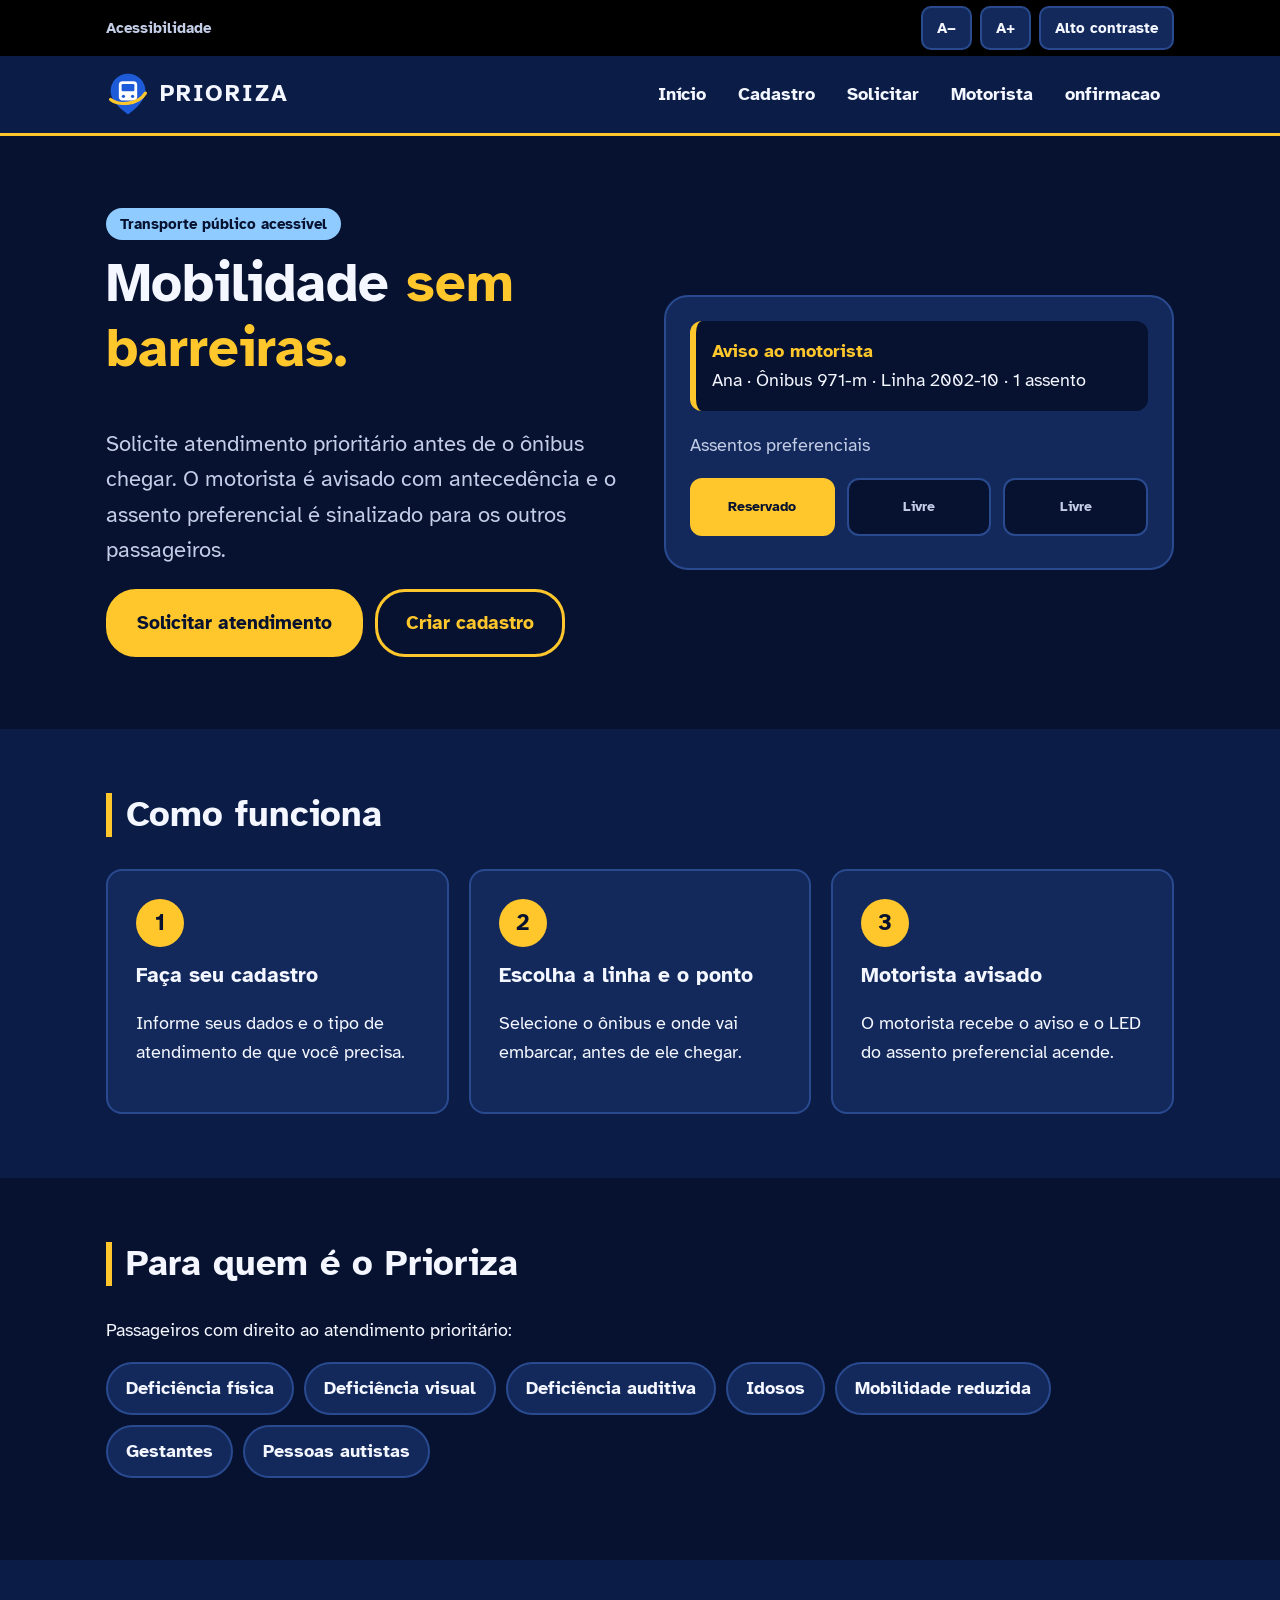
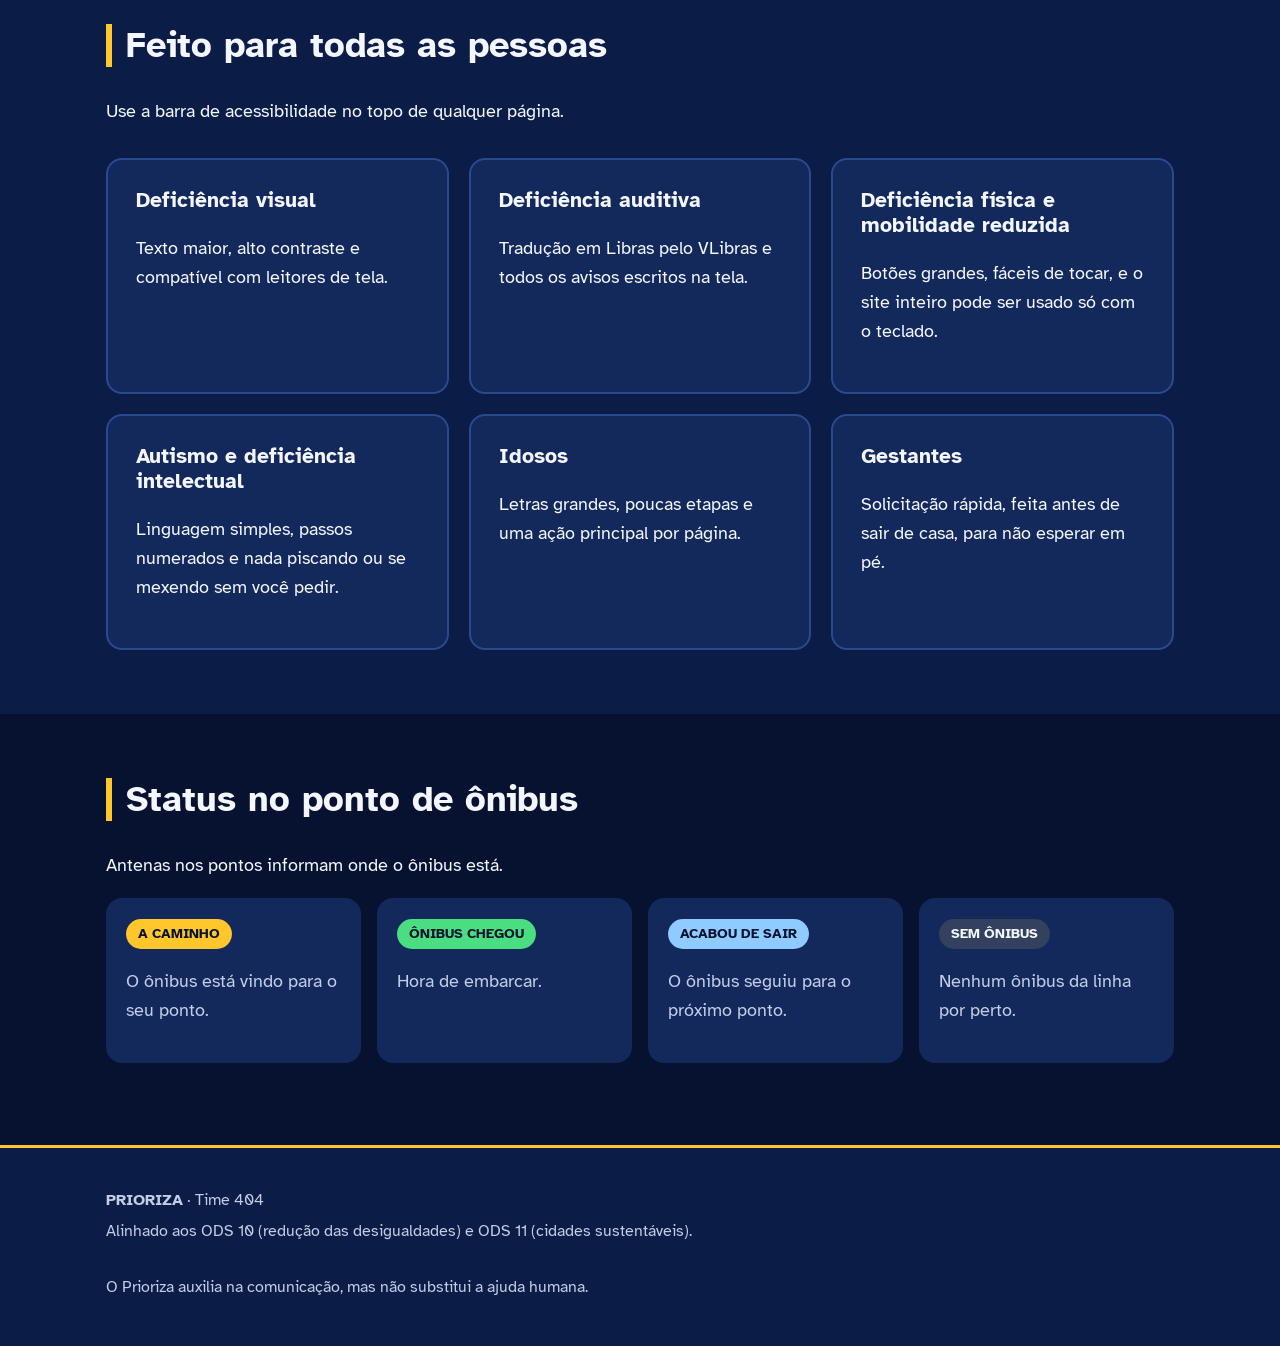
==== index.html @ 24b643ca "fix: menu from navbar add a element" ====
<!DOCTYPE html>
<html lang="pt-BR">

<head>
    <meta charset="UTF-8">
    <meta name="viewport" content="width=device-width, initial-scale=1.0">
    <title>Prioriza - Mobilidade sem barreiras</title>
    <link rel="preconnect" href="https://fonts.googleapis.com">
    <link rel="preconnect" href="https://fonts.gstatic.com" crossorigin>
    <link href="https://fonts.googleapis.com/css2?family=Atkinson+Hyperlegible:wght@400;700&display=swap"
        rel="stylesheet">
    <link rel="stylesheet" href="src/style/main.css">
</head>

<body>
    <a class="skip-link" href="#content">Pular para o conteúdo</a>
    <div class="topbar">
        <div class="container">
            <span class="topbar-title">Acessibilidade</span>
            <button onclick="diminuirTexto()" aria-label="Diminuir o tamanho do texto">A−</button>
            <button onclick="aumentarTexto()" aria-label="Aumentar o tamanho do texto">A+</button>
            <button onclick="alternarContraste()">Alto contraste</button>
        </div>
    </div>

    <header class="header">
        <div class="container">
            <a class="logo" href="index.html">
                <svg width="44" height="44" viewBox="0 0 48 48" aria-hidden="true">
                    <path d="M24 2C13.5 2 5 10.3 5 20.6 5 34 24 46 24 46s19-12 19-25.4C43 10.3 34.5 2 24 2z"
                        fill="#1e5bd8" />
                    <rect x="14" y="10" width="20" height="21" rx="4" fill="#fff" />
                    <rect x="17" y="13" width="14" height="8" rx="1.5" fill="#1e5bd8" />
                    <circle cx="19" cy="26.5" r="1.8" fill="#1e5bd8" />
                    <circle cx="29" cy="26.5" r="1.8" fill="#1e5bd8" />
                    <path d="M5 30c9 7 30 6 38-7" stroke="#ffc72c" stroke-width="3.5" fill="none"
                        stroke-linecap="round" />
                </svg>
                PRIORIZA
            </a>
            <nav aria-label="Menu principal">
                <ul class="menu">
                    <li><a href="index.html">Início</a></li>
                    <li><a href="src/pages/register.html">Cadastro</a></li>
                    <li><a href="src/pages/request.html">Solicitar</a></li>
                    <li><a href="src/pages/driver.html">Motorista</a></li>
                    <li><a href="src/pages/confirmation.html">onfirmacao</a></li>
                </ul>
            </nav>
        </div>
    </header>

    <main id="content" tabindex="-1">
        <section class="intro">
            <div class="container">
                <div>
                    <span class="tag">Transporte público acessível</span>
                    <h1>Mobilidade <span>sem barreiras.</span></h1>
                    <p class="subtitle">Solicite atendimento prioritário antes de o ônibus chegar. O motorista é avisado
                        com antecedência e o assento preferencial é sinalizado para os outros passageiros.</p>
                    <div class="buttons">
                        <a class="button yellow-button" href="src/pages/request.html">Solicitar atendimento</a>
                        <a class="button border-button" href="src/pages/register.html">Criar cadastro</a>
                    </div>
                </div>

                <div class="example" aria-label="Exemplo de aviso enviado ao motorista">
                    <div class="example-alert">
                        <strong>Aviso ao motorista</strong>
                        Ana · Ônibus 971-m · Linha 2002-10 · 1 assento
                    </div>
                    <p class="seats-text">Assentos preferenciais</p>
                    <div class="seats">
                        <div class="seat seat-on">Reservado</div>
                        <div class="seat">Livre</div>
                        <div class="seat">Livre</div>
                    </div>
                </div>
            </div>
        </section>
        <section class="section section-blue">
            <div class="container">
                <h2 class="title">Como funciona</h2>
                <ol class="cards">
                    <li class="card">
                        <span class="number">1</span>
                        <h3>Faça seu cadastro</h3>
                        <p>Informe seus dados e o tipo de atendimento de que você precisa.</p>
                    </li>
                    <li class="card">
                        <span class="number">2</span>
                        <h3>Escolha a linha e o ponto</h3>
                        <p>Selecione o ônibus e onde vai embarcar, antes de ele chegar.</p>
                    </li>
                    <li class="card">
                        <span class="number">3</span>
                        <h3>Motorista avisado</h3>
                        <p>O motorista recebe o aviso e o LED do assento preferencial acende.</p>
                    </li>
                </ol>
            </div>
        </section>
        <section class="section">
            <div class="container">
                <h2 class="title">Para quem é o Prioriza</h2>
                <p>Passageiros com direito ao atendimento prioritário:</p>
                <ul class="people">
                    <li>Deficiência física</li>
                    <li>Deficiência visual</li>
                    <li>Deficiência auditiva</li>
                    <li>Idosos</li>
                    <li>Mobilidade reduzida</li>
                    <li>Gestantes</li>
                    <li>Pessoas autistas</li>
                </ul>
            </div>
        </section>
        <section class="section section-blue">
            <div class="container">
                <h2 class="title">Feito para todas as pessoas</h2>
                <p>Use a barra de acessibilidade no topo de qualquer página.</p>
                <ul class="cards">
                    <li class="card">
                        <h3>Deficiência visual</h3>
                        <p>Texto maior, alto contraste e compatível com leitores de tela.</p>
                    </li>
                    <li class="card">
                        <h3>Deficiência auditiva</h3>
                        <p>Tradução em Libras pelo VLibras e todos os avisos escritos na tela.</p>
                    </li>
                    <li class="card">
                        <h3>Deficiência física e mobilidade reduzida</h3>
                        <p>Botões grandes, fáceis de tocar, e o site inteiro pode ser usado só com o teclado.</p>
                    </li>
                    <li class="card">
                        <h3>Autismo e deficiência intelectual</h3>
                        <p>Linguagem simples, passos numerados e nada piscando ou se mexendo sem você pedir.</p>
                    </li>
                    <li class="card">
                        <h3>Idosos</h3>
                        <p>Letras grandes, poucas etapas e uma ação principal por página.</p>
                    </li>
                    <li class="card">
                        <h3>Gestantes</h3>
                        <p>Solicitação rápida, feita antes de sair de casa, para não esperar em pé.</p>
                    </li>
                </ul>
            </div>
        </section>
        <section class="section">
            <div class="container">
                <h2 class="title">Status no ponto de ônibus</h2>
                <p>Antenas nos pontos informam onde o ônibus está.</p>
                <ul class="status-cards">
                    <li>
                        <span class="status status-yellow">A CAMINHO</span>
                        <p>O ônibus está vindo para o seu ponto.</p>
                    </li>
                    <li>
                        <span class="status status-green">ÔNIBUS CHEGOU</span>
                        <p>Hora de embarcar.</p>
                    </li>
                    <li>
                        <span class="status status-blue">ACABOU DE SAIR</span>
                        <p>O ônibus seguiu para o próximo ponto.</p>
                    </li>
                    <li>
                        <span class="status status-gray">SEM ÔNIBUS</span>
                        <p>Nenhum ônibus da linha por perto.</p>
                    </li>
                </ul>
            </div>
        </section>
    </main>

    <footer class="footer">
        <div class="container">
            <div>
                <p><strong>PRIORIZA</strong> · Time 404</p>
                <p>Alinhado aos ODS 10 (redução das desigualdades) e ODS 11 (cidades sustentáveis).</p>
            </div>
            <p>O Prioriza auxilia na comunicação, mas não substitui a ajuda humana.</p>
        </div>
    </footer>

    <script src="src/js/prioriza.js"></script>
    <script src="src/js/interface.js"></script>
    <script src="src/js/accessibility.js"></script>
    <script src="https://vlibras.gov.br/app/vlibras-plugin.js"></script>
</body>

</html>
---- src/style/main.css ----
* {
    box-sizing: border-box;
}

body {
    margin: 0;
    font-size: 18px;
    font-family: "Atkinson Hyperlegible", Arial, sans-serif;
    line-height: 1.6;
    color: #f4f7ff;
    background-color: #061230;
}

a {
    color: #8fcbff;
}

h1,
h2,
h3 {
    line-height: 1.2;
    margin-top: 0;
}

.container {
    max-width: 1100px;
    margin: 0 auto;
    padding: 0 16px;
}

a:focus,
button:focus,
input:focus,
select:focus,
summary:focus {
    outline: 3px solid #ffc72c;
}

.skip-link {
    position: absolute;
    top: -100px;
    left: 16px;
    z-index: 100;
    padding: 12px 20px;
    font-weight: bold;
    color: #061230;
    background-color: #ffc72c;
    border-radius: 10px;
}

.skip-link:focus {
    top: 16px;
}


.topbar {
    background-color: #000000;
}

.topbar .container {
    display: flex;
    flex-wrap: wrap;
    align-items: center;
    gap: 8px;
    padding-top: 6px;
    padding-bottom: 6px;
}

.topbar-title {
    margin-right: auto;
    font-size: 15px;
    font-weight: bold;
    color: #c3cde6;
}

.topbar button {
    min-width: 48px;
    min-height: 44px;
    padding: 6px 14px;
    font-family: inherit;
    font-size: 15px;
    font-weight: bold;
    color: #f4f7ff;
    background-color: #13295c;
    border: 2px solid #2a4a8f;
    border-radius: 10px;
    cursor: pointer;
}

.header {
    background-color: #0b1d47;
    border-bottom: 3px solid #ffc72c;
}

.header .container {
    display: flex;
    flex-wrap: wrap;
    justify-content: space-between;
    align-items: center;
    gap: 12px;
    padding-top: 12px;
    padding-bottom: 12px;
}

.logo {
    display: flex;
    align-items: center;
    gap: 10px;
    color: #f4f7ff;
    text-decoration: none;
    font-size: 23px;
    font-weight: bold;
    letter-spacing: 2px;
}

.menu {
    display: flex;
    flex-wrap: wrap;
    gap: 4px;
    margin: 0;
    padding: 0;
    list-style: none;
}

.menu a {
    display: block;
    padding: 12px 14px;
    color: #f4f7ff;
    text-decoration: none;
    font-weight: bold;
    border-radius: 10px;
}

.menu a:hover {
    background-color: #13295c;
}

.menu a.active {
    color: #061230;
    background-color: #ffc72c;
}

.button {
    display: inline-block;
    padding: 16px 28px;
    font-family: inherit;
    font-size: 19px;
    font-weight: bold;
    text-align: center;
    text-decoration: none;
    border: 3px solid #ffc72c;
    border-radius: 30px;
    cursor: pointer;
}

.yellow-button {
    color: #061230;
    background-color: #ffc72c;
}

.yellow-button:hover {
    background-color: #ffd75e;
}

.border-button {
    color: #ffc72c;
    background-color: transparent;
}

.red-button {
    color: #f4f7ff;
    background-color: transparent;
    border-color: #ff5a5f;
}

.big-button {
    text-align: center;
}

.buttons {
    display: flex;
    flex-wrap: wrap;
    gap: 12px;
}

.seats-text {
    color: #c3cde6;
}

.tag,
.step {
    display: inline-block;
    margin-bottom: 12px;
    padding: 4px 14px;
    font-size: 15px;
    font-weight: bold;
    color: #061230;
    background-color: #8fcbff;
    border-radius: 20px;
}

.small {
    font-weight: normal;
    font-size: 15px;
    color: #c3cde6;
}

.section {
    padding: 64px 0;
}

.section-blue {
    background-color: #0b1d47;
}

.title {
    font-size: 36px;
    padding-left: 14px;
    border-left: 6px solid #ffc72c;
}

.intro {
    padding: 72px 0;
}

.intro .container {
    display: flex;
    flex-wrap: wrap;
    align-items: center;
    gap: 48px;
}

.intro .container>div {
    flex: 1 1 400px;
}

.intro h1 {
    font-size: 54px;
}

.intro h1 span {
    color: #ffc72c;
}

.subtitle {
    font-size: 22px;
    color: #c3cde6;
}

.example {
    padding: 24px;
    background-color: #13295c;
    border: 2px solid #2a4a8f;
    border-radius: 24px;
}

.example-alert {
    margin-bottom: 20px;
    padding: 16px;
    background-color: #061230;
    border-left: 6px solid #ffc72c;
    border-radius: 12px;
}

.example-alert strong {
    display: block;
    color: #ffc72c;
}

.seats {
    display: flex;
    gap: 12px;
    margin: 8px 0;
}

.seat {
    flex: 1;
    padding: 16px 8px;
    text-align: center;
    font-size: 14px;
    font-weight: bold;
    color: #c3cde6;
    background-color: #061230;
    border: 2px solid #2a4a8f;
    border-radius: 12px;
}

.seat-on {
    color: #061230;
    background-color: #ffc72c;
    border-color: #ffc72c;
}

.cards {
    display: flex;
    flex-wrap: wrap;
    gap: 20px;
    margin: 32px 0 0;
    padding: 0;
    list-style: none;
}

.card {
    flex: 1 1 280px;
    padding: 28px;
    background-color: #13295c;
    border: 2px solid #2a4a8f;
    border-radius: 16px;
}

.number {
    display: block;
    width: 48px;
    height: 48px;
    margin-bottom: 16px;
    font-size: 23px;
    font-weight: bold;
    line-height: 48px;
    text-align: center;
    color: #061230;
    background-color: #ffc72c;
    border-radius: 24px;
}

.people {
    display: flex;
    flex-wrap: wrap;
    gap: 10px;
    padding: 0;
    list-style: none;
}

.people li {
    padding: 10px 18px;
    font-weight: bold;
    background-color: #13295c;
    border: 2px solid #2a4a8f;
    border-radius: 30px;
}

.status {
    display: inline-block;
    padding: 4px 12px;
    font-size: 14px;
    font-weight: bold;
    border-radius: 20px;
}

.status-yellow {
    color: #061230;
    background-color: #ffc72c;
}

.status-green {
    color: #061230;
    background-color: #4ade80;
}

.status-blue {
    color: #061230;
    background-color: #8fcbff;
}

.status-gray {
    color: #f4f7ff;
    background-color: #33415f;
}

.status-cards {
    display: flex;
    flex-wrap: wrap;
    gap: 16px;
    padding: 0;
    list-style: none;
}

.status-cards li {
    flex: 1 1 220px;
    padding: 20px;
    background-color: #13295c;
    border-radius: 16px;
}

.status-cards p {
    color: #c3cde6;
}

.page {
    padding: 48px 0 72px;
}

.page h1 {
    font-size: 41px;
}

.row {
    display: flex;
    flex-wrap: wrap;
    align-items: flex-start;
    gap: 32px;
    margin-top: 32px;
}

.row>form,
.row>div {
    flex: 2 1 400px;
}

.row>aside {
    flex: 1 1 280px;
}

.form-box {
    display: flex;
    flex-direction: column;
    padding: 32px;
    background-color: #0b1d47;
    border: 2px solid #2a4a8f;
    border-radius: 24px;
}

.field {
    display: flex;
    flex-direction: column;
    margin-bottom: 24px;
}

.field label {
    display: block;
    margin-bottom: 8px;
    font-weight: bold;
}

.hint {
    display: block;
    margin-top: 6px;
    font-size: 15px;
    color: #c3cde6;
}

input[type="text"],
input[type="email"],
input[type="tel"],
input[type="password"],
select {
    padding: 16px;
    font-family: inherit;
    font-size: 18px;
    color: #f4f7ff;
    background-color: #061230;
    border: 2px solid #2a4a8f;
    border-radius: 12px;
}

fieldset {
    margin: 0 0 24px;
    padding: 0;
    border: none;
}

legend {
    margin-bottom: 8px;
    font-weight: bold;
}

.choice {
    margin-bottom: 24px;
    display: flex;
    align-items: center;
    gap: 12px;
    padding: 16px;
    background-color: #061230;
    border: 2px solid #2a4a8f;
    border-radius: 12px;
    cursor: pointer;
}

.choice:hover {
    border-color: #8fcbff;
}

.choice input {
    width: 22px;
    height: 22px;
    accent-color: #ffc72c;
}

.side-box {
    display: flex;
    flex-direction: column;
    padding: 28px;
    background-color: #13295c;
    border: 2px solid #2a4a8f;
    border-radius: 24px;
}

.side-box h2 {
    font-size: 23px;
}

.info {
    margin: 0;
}

.info div {
    display: flex;
    justify-content: space-between;
    gap: 12px;
    padding: 12px 0;
    border-bottom: 1px solid #2a4a8f;
}

.info dt {
    color: #c3cde6;
}

.info dd {
    margin: 0;
    font-weight: bold;
    text-align: right;
}

.tip {
    margin-top: 20px;
    padding: 16px;
    font-size: 16px;
    background-color: #061230;
    border-left: 6px solid #8fcbff;
    border-radius: 12px;
}

.msg {
    margin: 24px 0;
    padding: 16px 20px;
    text-align: left;
    background-color: #061230;
    border-radius: 12px;
}

.msg p {
    margin: 0;
}

.msg-red {
    border-left: 6px solid #ff5a5f;
}

.msg-green {
    border-left: 6px solid #4ade80;
}

.done {
    max-width: 720px;
    text-align: center;
}

.done .side-box {
    margin: 32px 0;
    text-align: left;
}

.done-icon {
    width: 96px;
    height: 96px;
    margin: 0 auto 24px;
    font-size: 54px;
    line-height: 96px;
    color: #061230;
    background-color: #4ade80;
    border-radius: 48px;
}

.stops {
    margin: 0;
    padding: 0;
    list-style: none;
}

.stops li {
    display: flex;
    flex-wrap: wrap;
    justify-content: space-between;
    align-items: center;
    gap: 8px;
    padding: 14px 0 14px 16px;
    border-left: 4px solid #2a4a8f;
}

.stops li.here {
    border-left-color: #ffc72c;
}

.alert-text {
    margin: 16px 0;
    font-weight: bold;
    color: #ffc72c;
}

.cancel {
    margin-top: 24px;
    text-align: left;
}

.cancel summary {
    padding: 16px;
    font-weight: bold;
    text-align: center;
    border: 3px solid #ff5a5f;
    border-radius: 30px;
    cursor: pointer;
}

.cancel .side-box {
    margin-top: 16px;
    border-color: #ff5a5f;
}

.notice {
    display: flex;
    gap: 16px;
    margin-bottom: 16px;
    padding: 20px;
    background-color: #13295c;
    border: 2px solid #2a4a8f;
    border-left: 8px solid #ffc72c;
    border-radius: 16px;
}

.notice h3 {
    margin-bottom: 4px;
    font-size: 20px;
}

.notice p {
    margin: 0;
    color: #c3cde6;
}

.icon {
    width: 52px;
    height: 52px;
    font-size: 25px;
    font-weight: bold;
    line-height: 52px;
    text-align: center;
    color: #061230;
    background-color: #ffc72c;
    border-radius: 14px;
}

.footer {
    padding: 40px 0;
    background-color: #0b1d47;
    border-top: 3px solid #ffc72c;
}

.footer .container {
    display: flex;
    flex-wrap: wrap;
    justify-content: space-between;
    gap: 24px;
}

.footer p {
    margin: 0 0 6px;
    font-size: 16px;
    color: #c3cde6;
}

body.contrast,
.contrast .header,
.contrast .footer,
.contrast .section-blue,
.contrast .card,
.contrast .side-box,
.contrast .form-box,
.contrast .choice,
.contrast .example,
.contrast .example-alert,
.contrast .tip,
.contrast .msg,
.contrast .notice,
.contrast .seat,
.contrast .people li,
.contrast .status-cards li,
.contrast input,
.contrast select,
.contrast .topbar button {
    color: #ffffff;
    background-color: #000000;
    border-color: #ffffff;
}

.contrast .seats-text,
.contrast .subtitle,
.contrast .hint,
.contrast .small,
.contrast .info dt,
.contrast .notice p,
.contrast .status-cards p,
.contrast .footer p,
.contrast .topbar-title {
    color: #ffffff;
}

.contrast a,
.contrast .logo,
.contrast .menu a,
.contrast .intro h1 span,
.contrast .alert-text,
.contrast .example-alert strong {
    color: #ffff00;
}

.contrast .yellow-button,
.contrast .skip-link,
.contrast .menu a.active,
.contrast .number,
.contrast .tag,
.contrast .step,
.contrast .icon,
.contrast .seat-on,
.contrast .status {
    color: #000000;
    background-color: #ffff00;
    border-color: #ffff00;
}

.contrast .border-button {
    color: #ffff00;
    border-color: #ffff00;
}

.contrast .header,
.contrast .title,
.contrast .stops li.here {
    border-color: #ffff00;
}

@media (max-width: 600px) {
    .intro h1 {
        font-size: 38px;
    }

    .page h1 {
        font-size: 32px;
    }

    .title {
        font-size: 28px;
    }
}
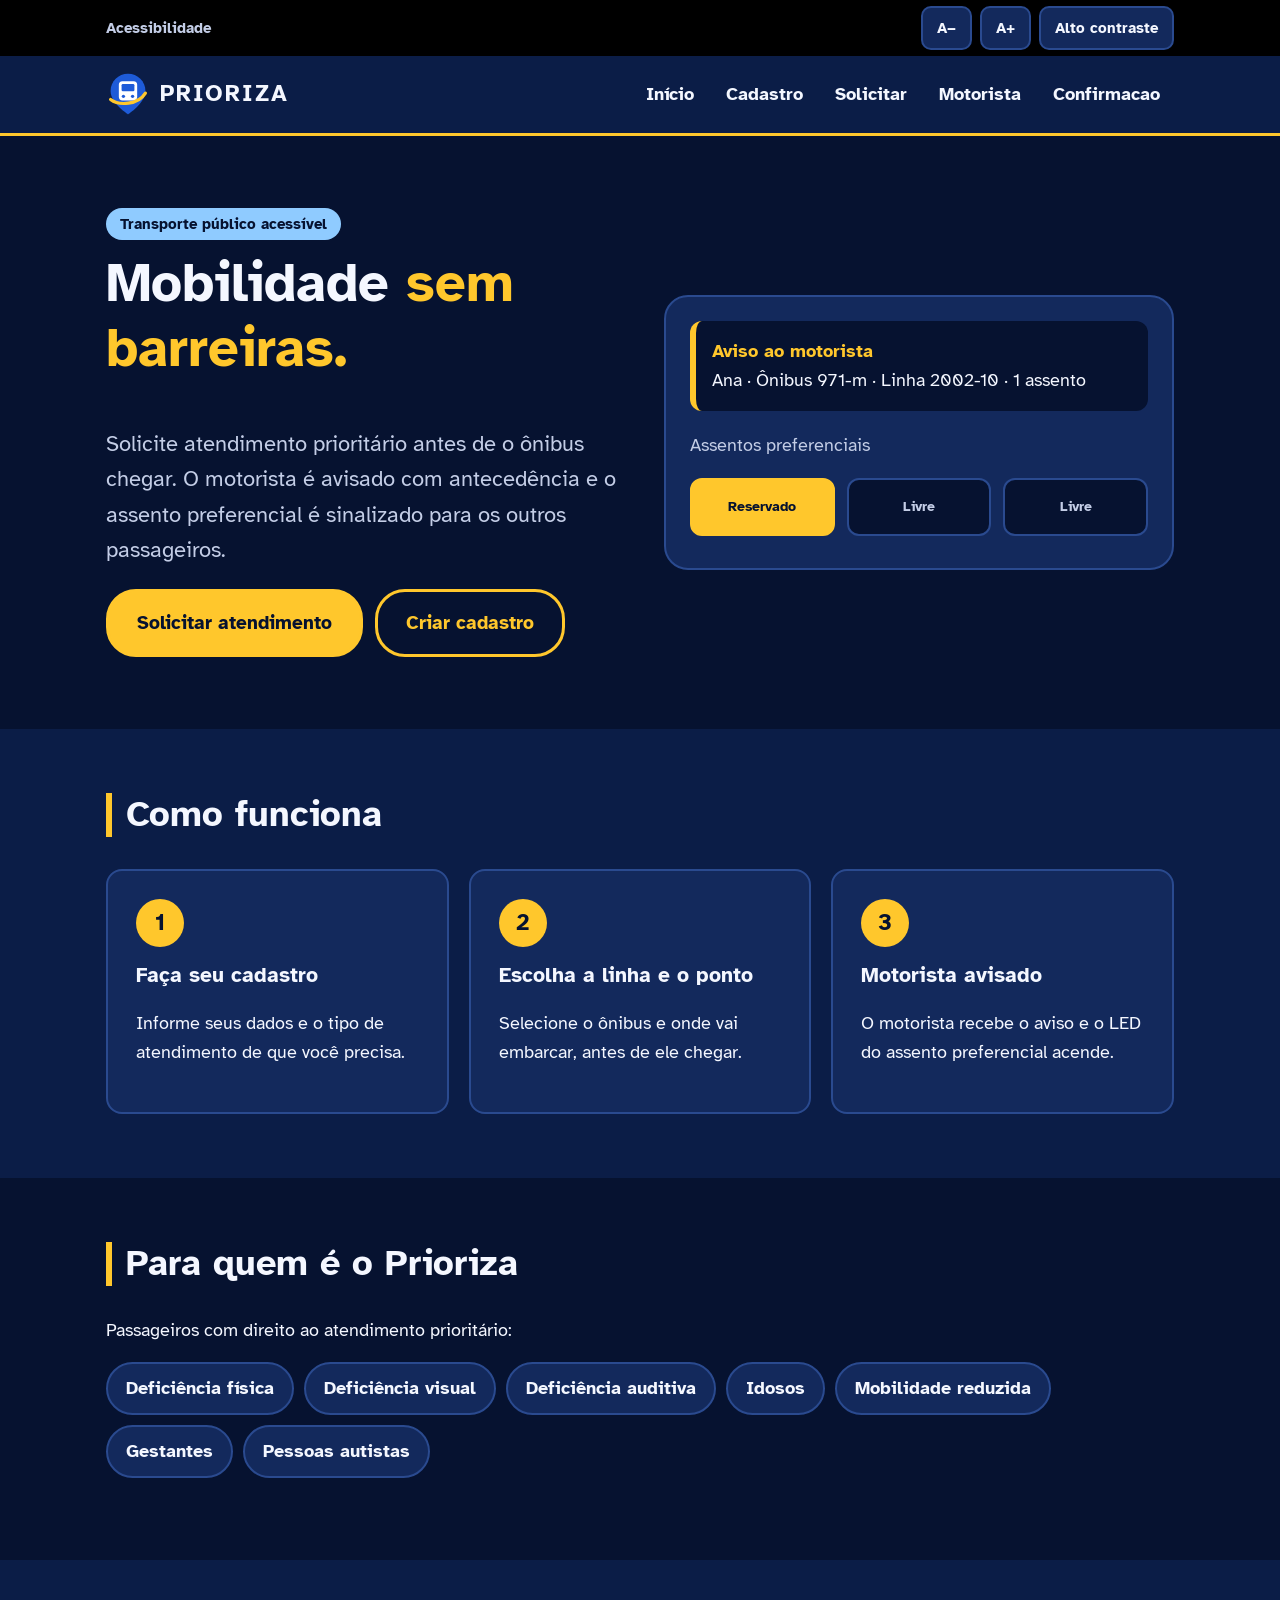
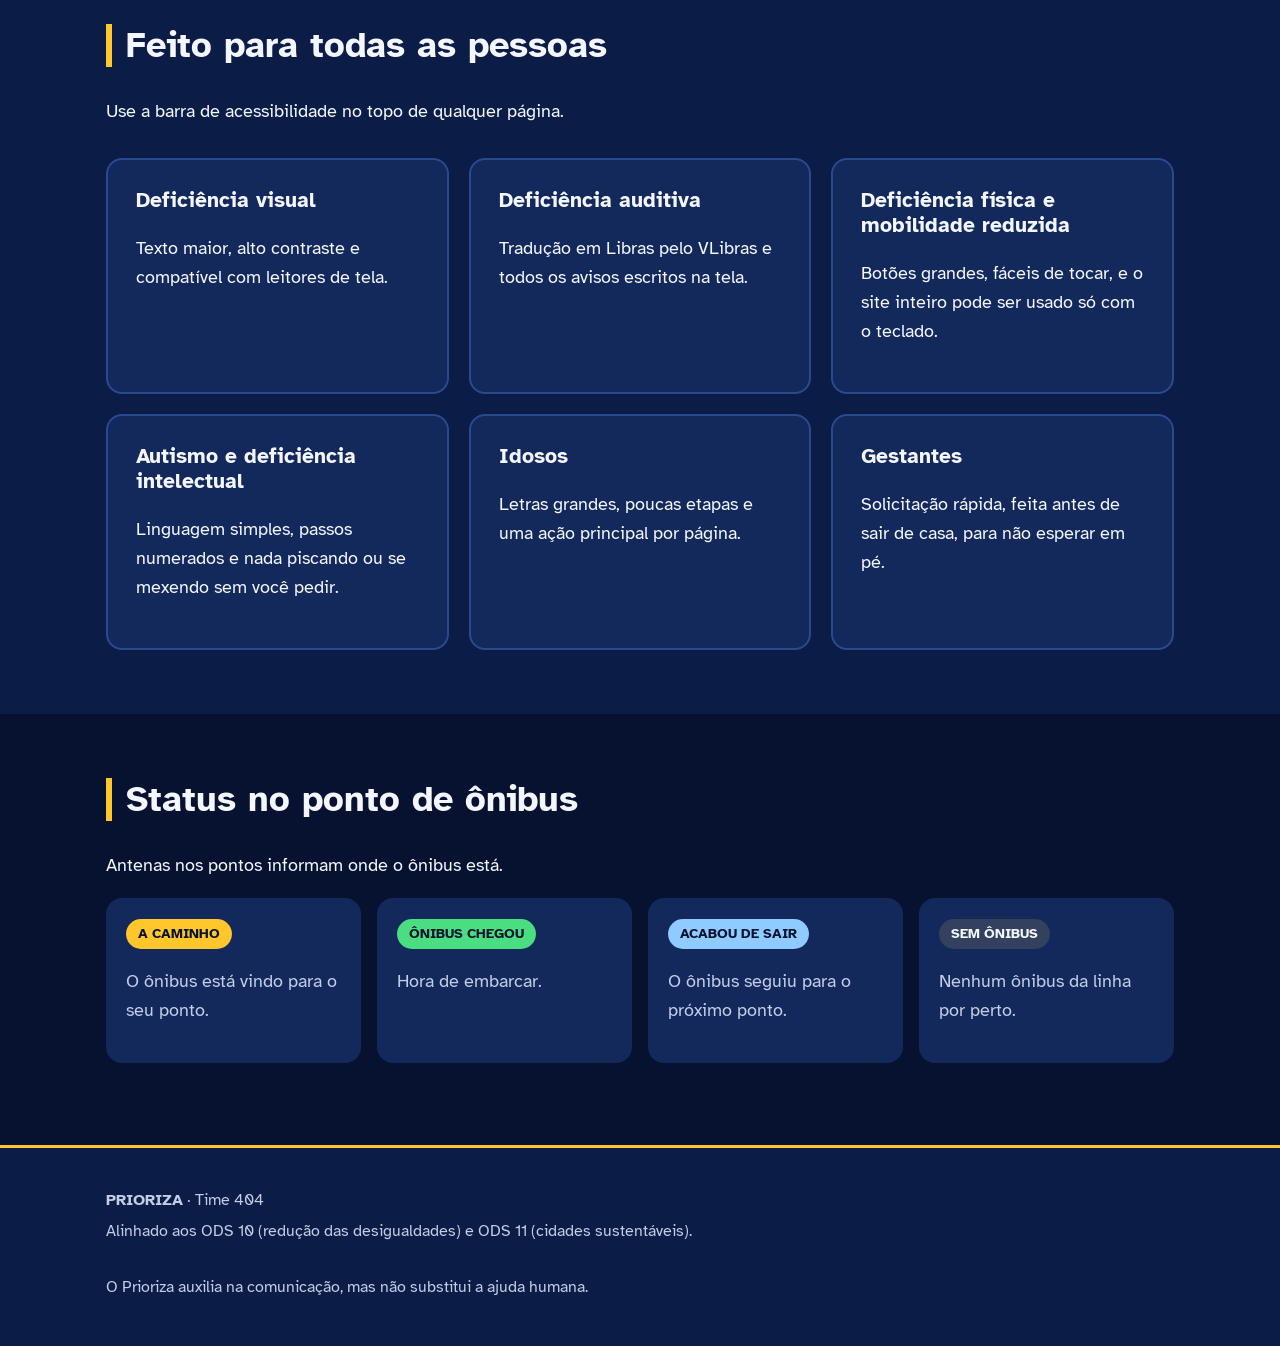
==== commit f2120d3e: "docs: add intregants names" ====
--- a/index.html
+++ b/index.html
@@ -26,16 +26,7 @@
     <header class="header">
         <div class="container">
             <a class="logo" href="index.html">
-                <svg width="44" height="44" viewBox="0 0 48 48" aria-hidden="true">
-                    <path d="M24 2C13.5 2 5 10.3 5 20.6 5 34 24 46 24 46s19-12 19-25.4C43 10.3 34.5 2 24 2z"
-                        fill="#1e5bd8" />
-                    <rect x="14" y="10" width="20" height="21" rx="4" fill="#fff" />
-                    <rect x="17" y="13" width="14" height="8" rx="1.5" fill="#1e5bd8" />
-                    <circle cx="19" cy="26.5" r="1.8" fill="#1e5bd8" />
-                    <circle cx="29" cy="26.5" r="1.8" fill="#1e5bd8" />
-                    <path d="M5 30c9 7 30 6 38-7" stroke="#ffc72c" stroke-width="3.5" fill="none"
-                        stroke-linecap="round" />
-                </svg>
+                <img src="src/assets/img/logo.svg" width="44" height="44">
                 PRIORIZA
             </a>
             <nav aria-label="Menu principal">
@@ -44,7 +35,7 @@
                     <li><a href="src/pages/register.html">Cadastro</a></li>
                     <li><a href="src/pages/request.html">Solicitar</a></li>
                     <li><a href="src/pages/driver.html">Motorista</a></li>
-                    <li><a href="src/pages/confirmation.html">onfirmacao</a></li>
+                    <li><a href="src/pages/confirmation.html">Confirmacao</a></li>
                 </ul>
             </nav>
         </div>
--- a/src/style/main.css
+++ b/src/style/main.css
@@ -737,16 +737,6 @@
     border-color: #ffff00;
 }
 
-@media (max-width: 600px) {
-    .intro h1 {
-        font-size: 38px;
-    }
-
-    .page h1 {
-        font-size: 32px;
-    }
-
-    .title {
-        font-size: 28px;
-    }
-}
+.cancelation_request{
+    display: none;
+}
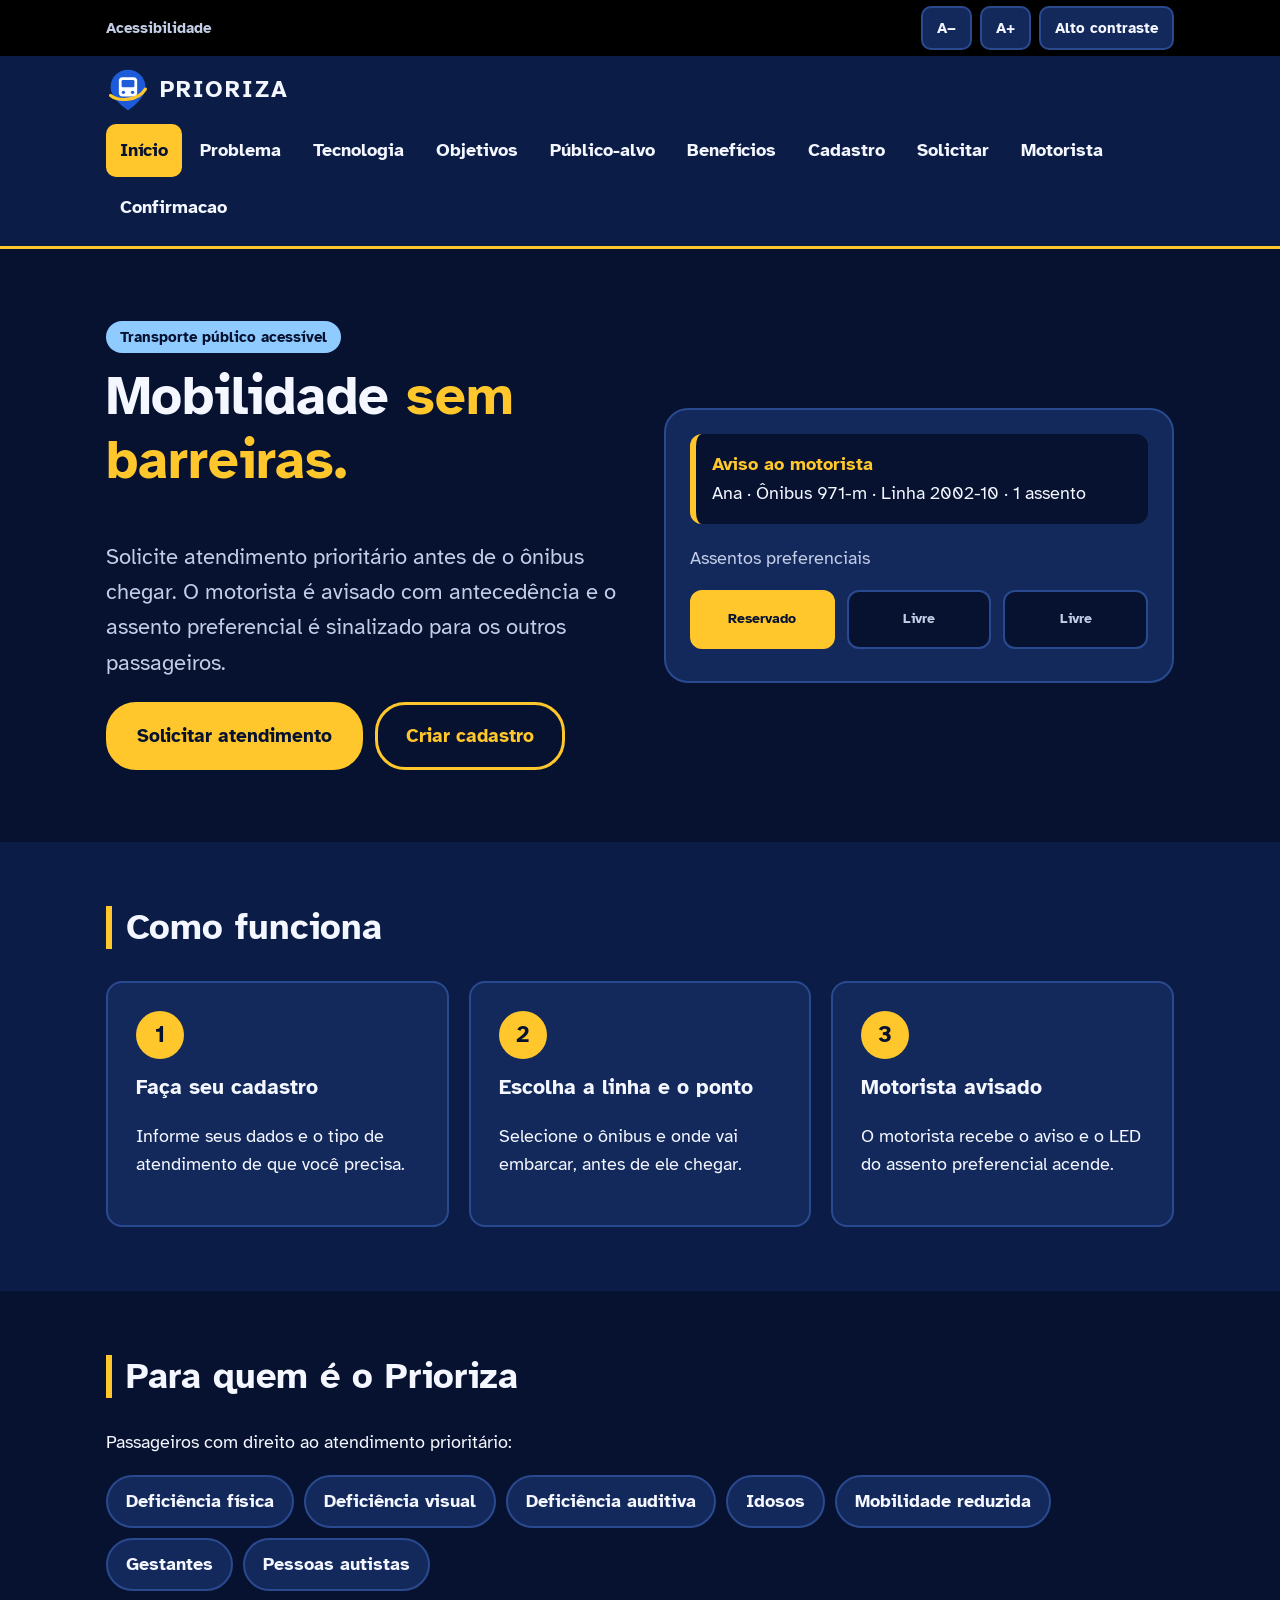
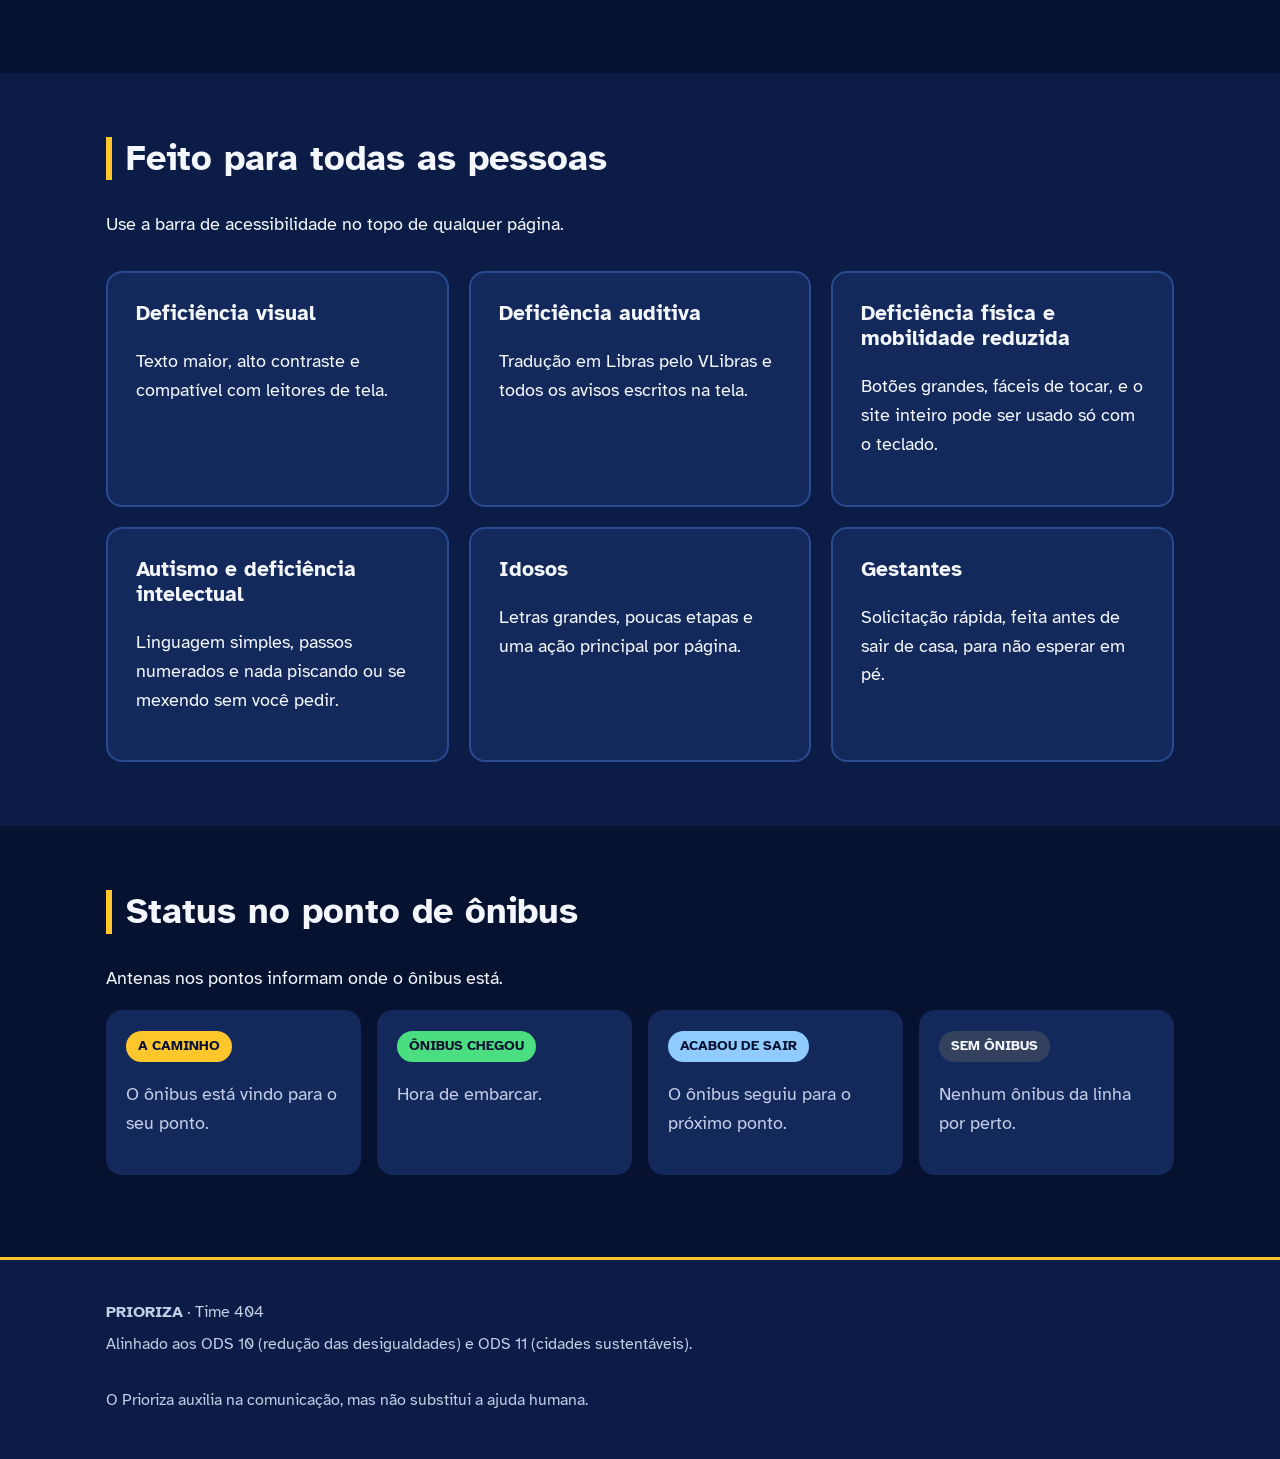
==== commit fd951c4a: "fix: menu changes" ====
--- a/index.html
+++ b/index.html
@@ -26,12 +26,17 @@
     <header class="header">
         <div class="container">
             <a class="logo" href="index.html">
-                <img src="src/assets/img/logo.svg" width="44" height="44">
+                <img src="src/assets/img/logo.svg" alt="Logo do Prioriza" width="44" height="44">
                 PRIORIZA
             </a>
             <nav aria-label="Menu principal">
                 <ul class="menu">
-                    <li><a href="index.html">Início</a></li>
+                    <li><a aria-current="page" class="active" href="index.html">Início</a></li>
+                    <li><a href="#problem">Problema</a></li>
+                    <li><a href="#tecno">Tecnologia</a></li>
+                    <li><a href="#goals">Objetivos</a></li>
+                    <li><a href="#audience">Público-alvo</a></li>
+                    <li><a href="#benefit">Benefícios</a></li>
                     <li><a href="src/pages/register.html">Cadastro</a></li>
                     <li><a href="src/pages/request.html">Solicitar</a></li>
                     <li><a href="src/pages/driver.html">Motorista</a></li>
@@ -47,7 +52,7 @@
                 <div>
                     <span class="tag">Transporte público acessível</span>
                     <h1>Mobilidade <span>sem barreiras.</span></h1>
-                    <p class="subtitle">Solicite atendimento prioritário antes de o ônibus chegar. O motorista é avisado
+                    <p id="goals" class="subtitle">Solicite atendimento prioritário antes de o ônibus chegar. O motorista é avisado
                         com antecedência e o assento preferencial é sinalizado para os outros passageiros.</p>
                     <div class="buttons">
                         <a class="button yellow-button" href="src/pages/request.html">Solicitar atendimento</a>
@@ -71,7 +76,7 @@
         </section>
         <section class="section section-blue">
             <div class="container">
-                <h2 class="title">Como funciona</h2>
+                <h2 id="tecno" class="title">Como funciona</h2>
                 <ol class="cards">
                     <li class="card">
                         <span class="number">1</span>
@@ -93,7 +98,7 @@
         </section>
         <section class="section">
             <div class="container">
-                <h2 class="title">Para quem é o Prioriza</h2>
+                <h2 id="audience" class="title">Para quem é o Prioriza</h2>
                 <p>Passageiros com direito ao atendimento prioritário:</p>
                 <ul class="people">
                     <li>Deficiência física</li>
@@ -108,7 +113,7 @@
         </section>
         <section class="section section-blue">
             <div class="container">
-                <h2 class="title">Feito para todas as pessoas</h2>
+                <h2 id="benefit" class="title">Feito para todas as pessoas</h2>
                 <p>Use a barra de acessibilidade no topo de qualquer página.</p>
                 <ul class="cards">
                     <li class="card">
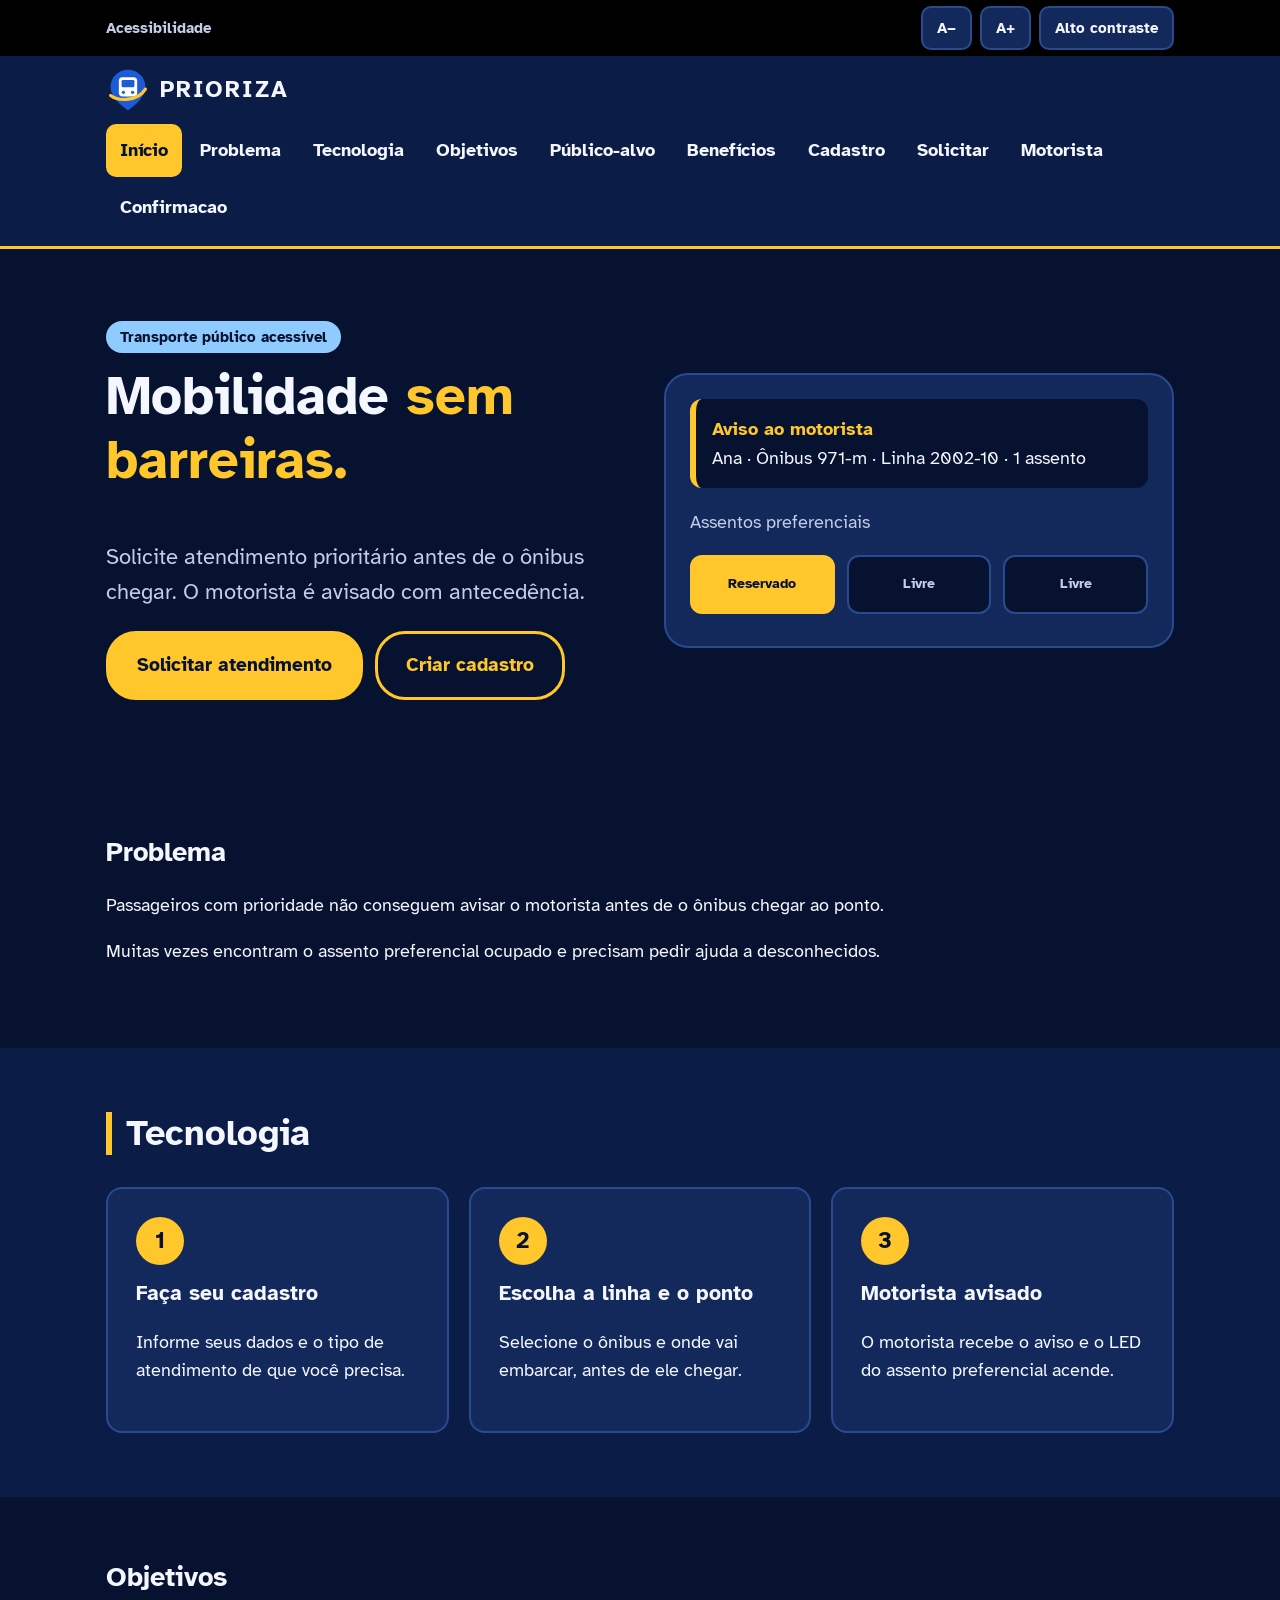
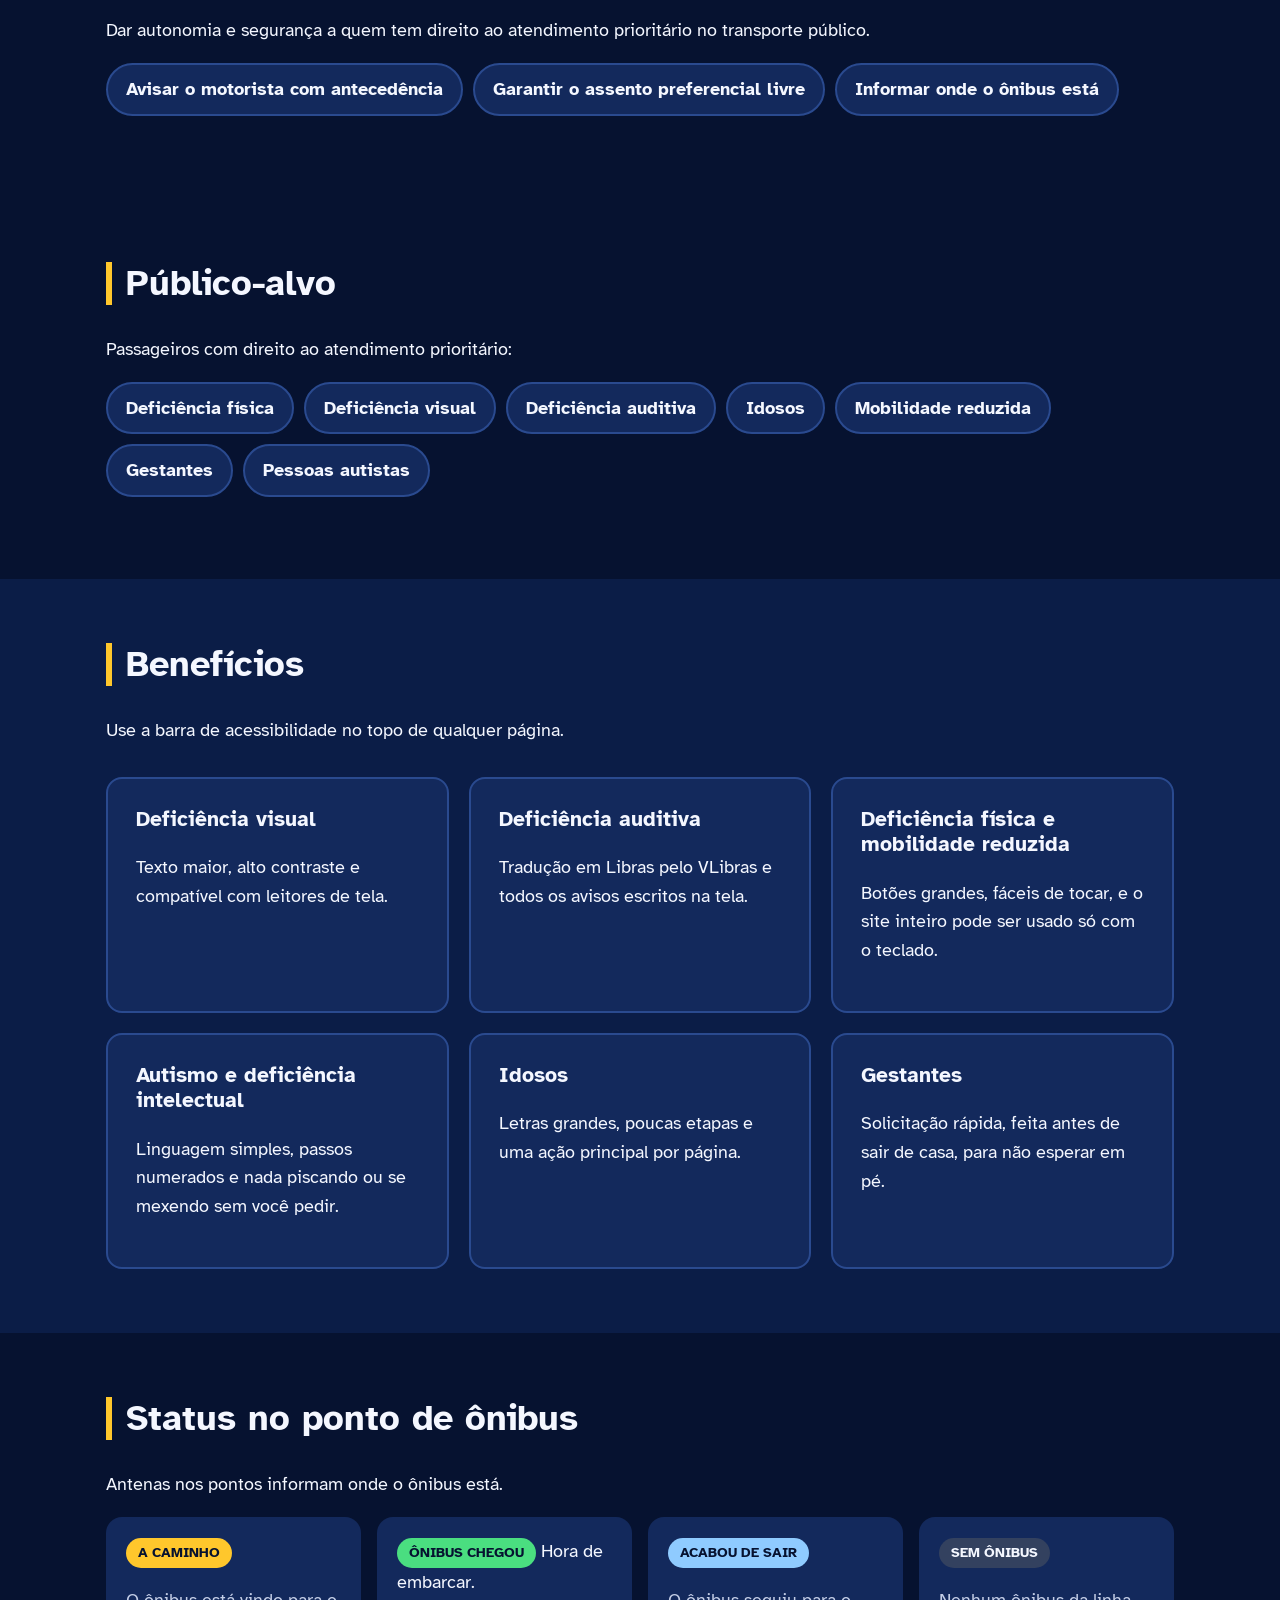
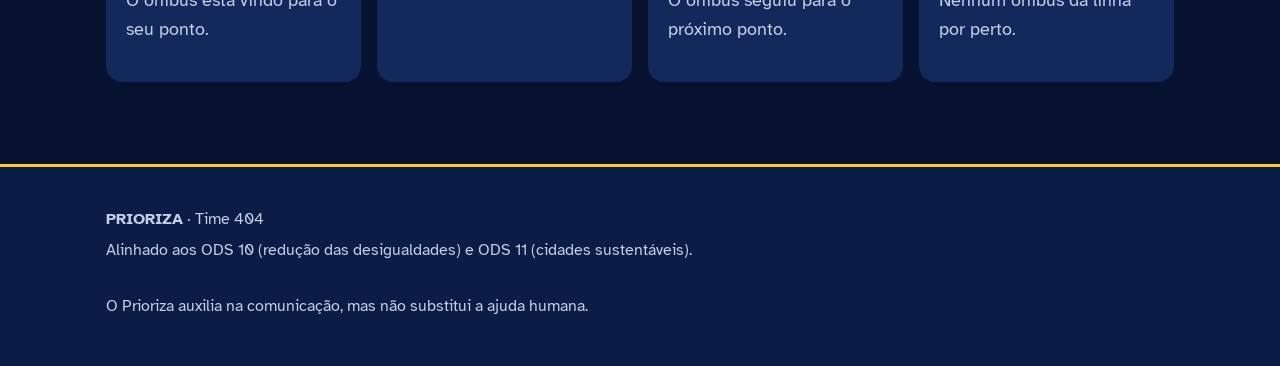
==== commit 9784fb23: "feat: add problem and goals sections, CSS variables and text limits" ====
--- a/index.html
+++ b/index.html
@@ -52,8 +52,8 @@
                 <div>
                     <span class="tag">Transporte público acessível</span>
                     <h1>Mobilidade <span>sem barreiras.</span></h1>
-                    <p id="goals" class="subtitle">Solicite atendimento prioritário antes de o ônibus chegar. O motorista é avisado
-                        com antecedência e o assento preferencial é sinalizado para os outros passageiros.</p>
+                    <p class="subtitle">Solicite atendimento prioritário antes de o ônibus chegar. O motorista é avisado
+                        com antecedência.</p>
                     <div class="buttons">
                         <a class="button yellow-button" href="src/pages/request.html">Solicitar atendimento</a>
                         <a class="button border-button" href="src/pages/register.html">Criar cadastro</a>
@@ -74,14 +74,21 @@
                 </div>
             </div>
         </section>
+        <section class="section" id="problem">
+            <div class="container">
+                <h2 class="problem_title">Problema</h2>
+                <p>Passageiros com prioridade não conseguem avisar o motorista antes de o ônibus chegar ao ponto.</p>
+                <p>Muitas vezes encontram o assento preferencial ocupado e precisam pedir ajuda a desconhecidos.</p>
+            </div>
+        </section>
         <section class="section section-blue">
             <div class="container">
-                <h2 id="tecno" class="title">Como funciona</h2>
+                <h2 id="tecno" class="title">Tecnologia</h2>
                 <ol class="cards">
                     <li class="card">
                         <span class="number">1</span>
                         <h3>Faça seu cadastro</h3>
-                        <p>Informe seus dados e o tipo de atendimento de que você precisa.</p>
+                        <span class="card-text">Informe seus dados e o tipo de atendimento de que você precisa.</span>
                     </li>
                     <li class="card">
                         <span class="number">2</span>
@@ -96,9 +103,20 @@
                 </ol>
             </div>
         </section>
+        <section class="section" id="goals">
+            <div class="container">
+                <h2 class="goals_title">Objetivos</h2>
+                <p>Dar autonomia e segurança a quem tem direito ao atendimento prioritário no transporte público.</p>
+                <ul class="people">
+                    <li>Avisar o motorista com antecedência</li>
+                    <li>Garantir o assento preferencial livre</li>
+                    <li>Informar onde o ônibus está</li>
+                </ul>
+            </div>
+        </section>
         <section class="section">
             <div class="container">
-                <h2 id="audience" class="title">Para quem é o Prioriza</h2>
+                <h2 id="audience" class="title">Público-alvo</h2>
                 <p>Passageiros com direito ao atendimento prioritário:</p>
                 <ul class="people">
                     <li>Deficiência física</li>
@@ -113,7 +131,7 @@
         </section>
         <section class="section section-blue">
             <div class="container">
-                <h2 id="benefit" class="title">Feito para todas as pessoas</h2>
+                <h2 id="benefit" class="title">Benefícios</h2>
                 <p>Use a barra de acessibilidade no topo de qualquer página.</p>
                 <ul class="cards">
                     <li class="card">
@@ -154,7 +172,7 @@
                     </li>
                     <li>
                         <span class="status status-green">ÔNIBUS CHEGOU</span>
-                        <p>Hora de embarcar.</p>
+                        <span class="status-text">Hora de embarcar.</span>
                     </li>
                     <li>
                         <span class="status status-blue">ACABOU DE SAIR</span>
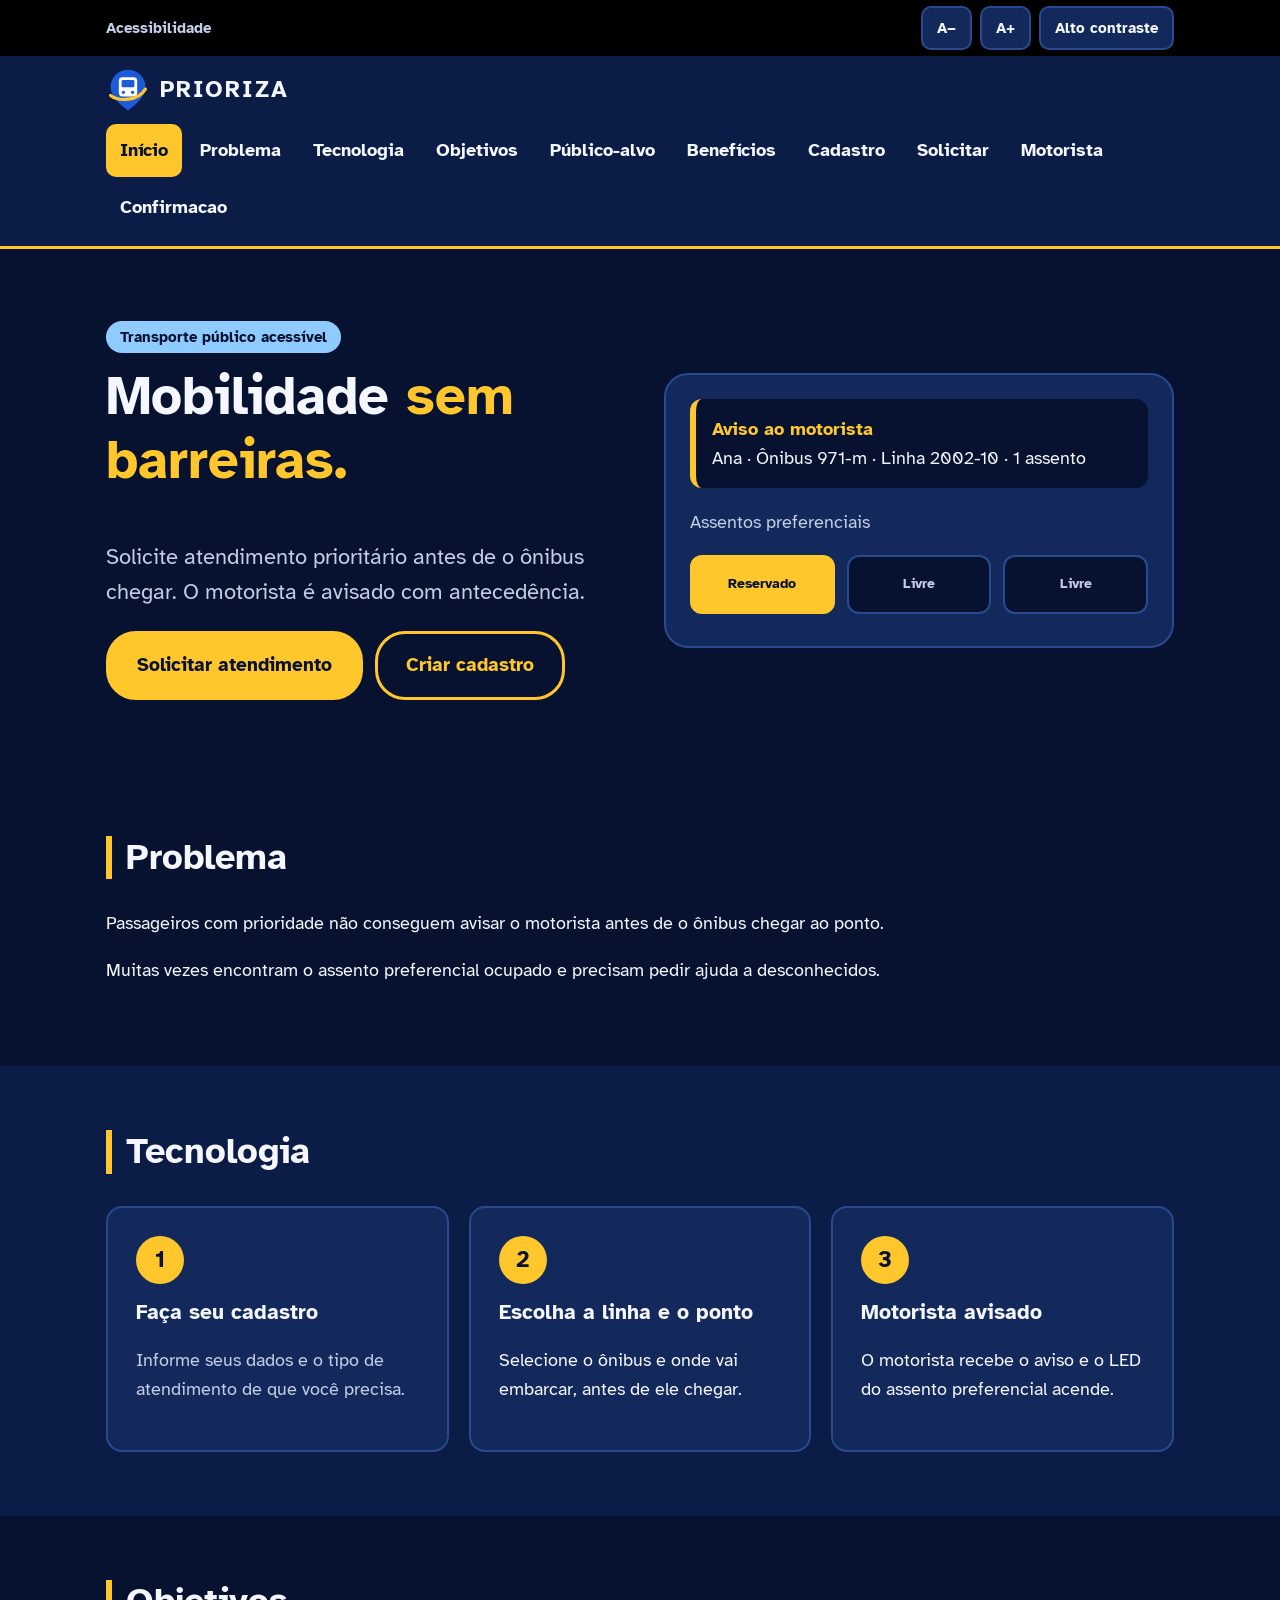
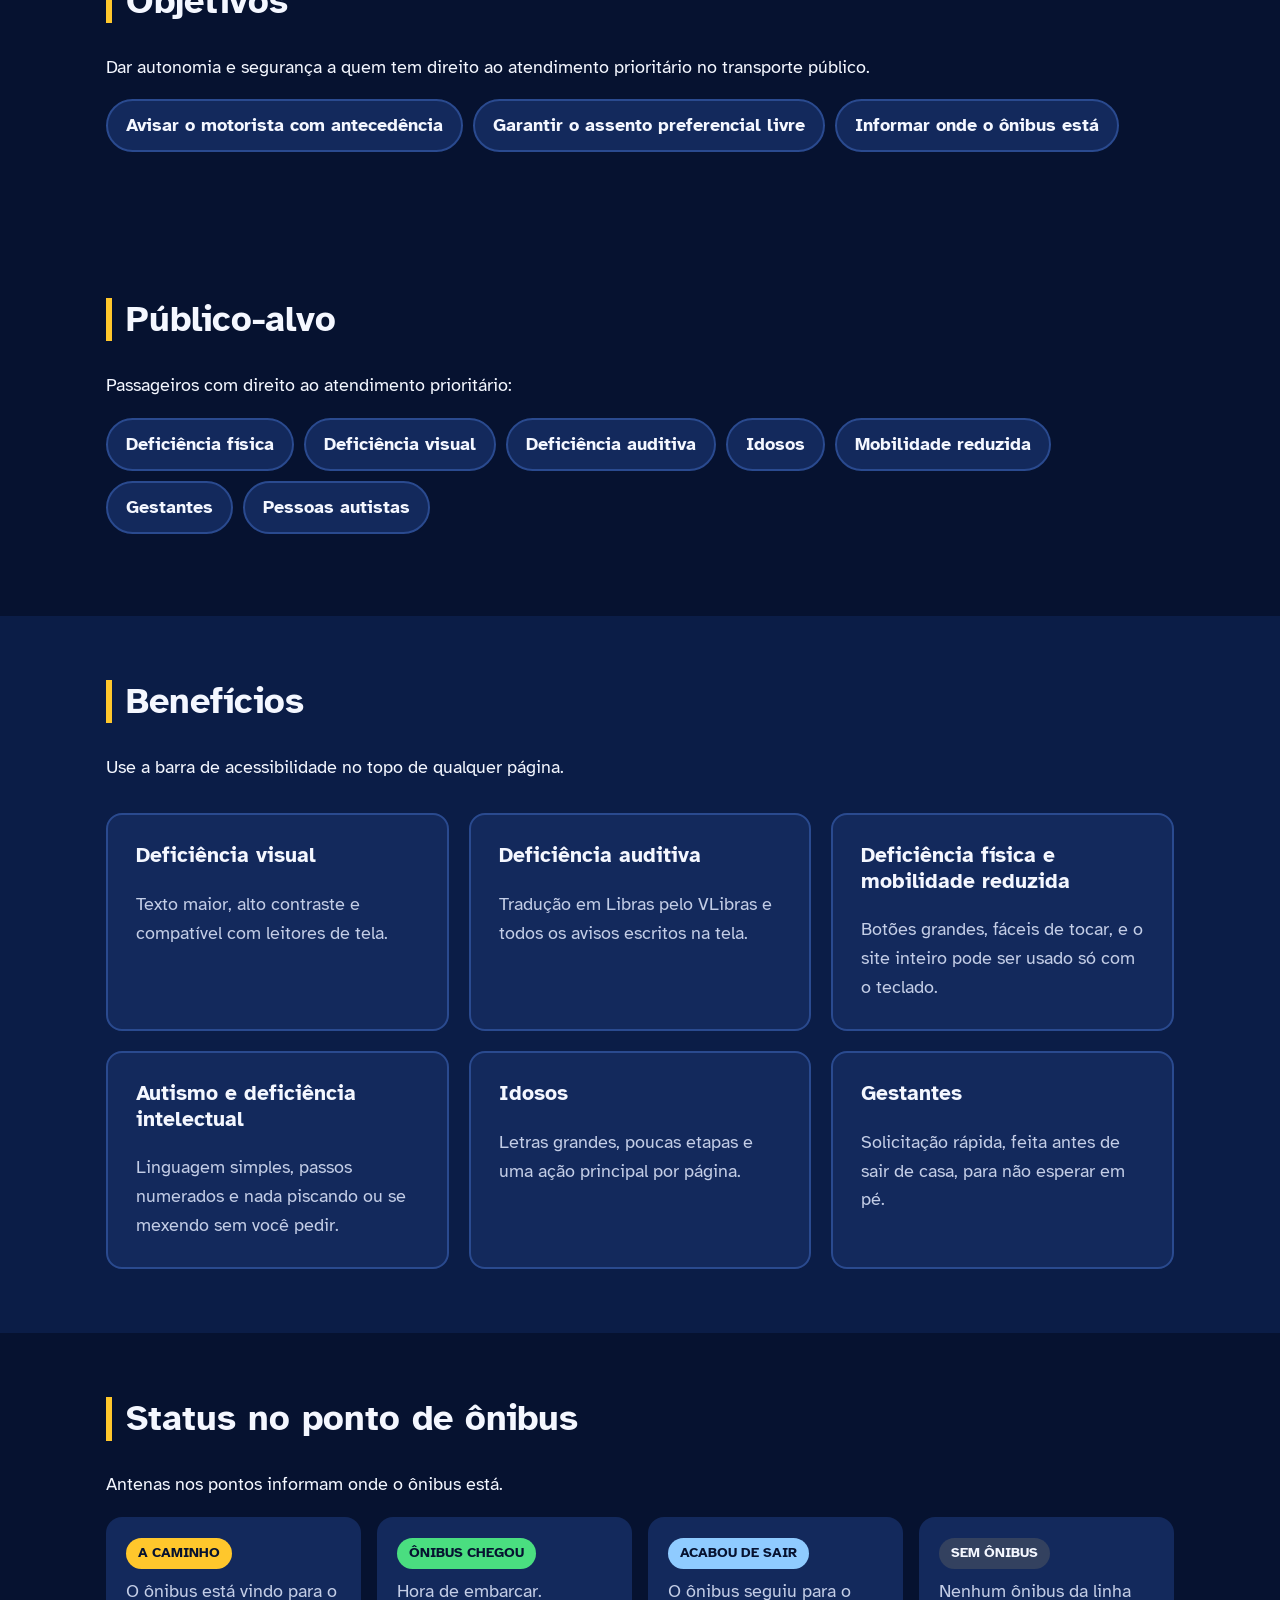
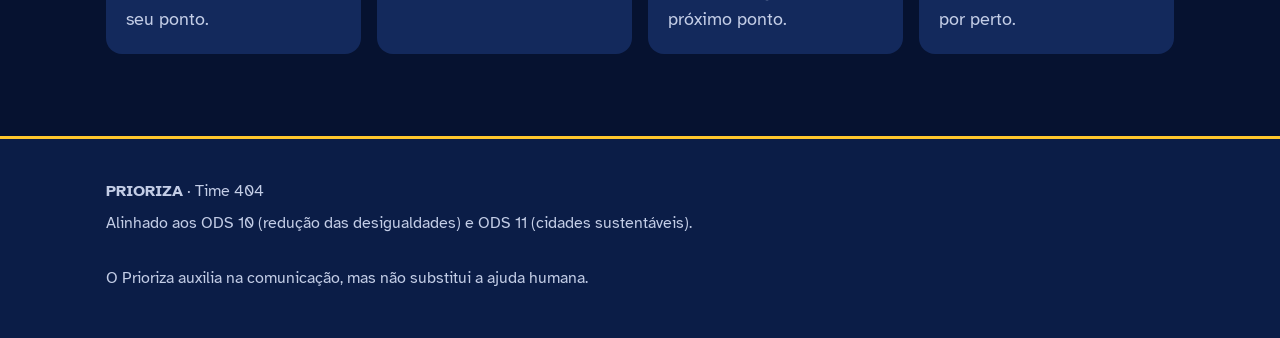
==== commit 8c27f89f: "fix: card texts, section titles and menu" ====
--- a/index.html
+++ b/index.html
@@ -76,7 +76,7 @@
         </section>
         <section class="section" id="problem">
             <div class="container">
-                <h2 class="problem_title">Problema</h2>
+                <h2 class="title">Problema</h2>
                 <p>Passageiros com prioridade não conseguem avisar o motorista antes de o ônibus chegar ao ponto.</p>
                 <p>Muitas vezes encontram o assento preferencial ocupado e precisam pedir ajuda a desconhecidos.</p>
             </div>
@@ -105,7 +105,7 @@
         </section>
         <section class="section" id="goals">
             <div class="container">
-                <h2 class="goals_title">Objetivos</h2>
+                <h2 class="title">Objetivos</h2>
                 <p>Dar autonomia e segurança a quem tem direito ao atendimento prioritário no transporte público.</p>
                 <ul class="people">
                     <li>Avisar o motorista com antecedência</li>
@@ -136,27 +136,31 @@
                 <ul class="cards">
                     <li class="card">
                         <h3>Deficiência visual</h3>
-                        <p>Texto maior, alto contraste e compatível com leitores de tela.</p>
+                        <span class="card-text">Texto maior, alto contraste e compatível com leitores de tela.</span>
                     </li>
                     <li class="card">
                         <h3>Deficiência auditiva</h3>
-                        <p>Tradução em Libras pelo VLibras e todos os avisos escritos na tela.</p>
+                        <span class="card-text">Tradução em Libras pelo VLibras e todos os avisos escritos na
+                            tela.</span>
                     </li>
                     <li class="card">
                         <h3>Deficiência física e mobilidade reduzida</h3>
-                        <p>Botões grandes, fáceis de tocar, e o site inteiro pode ser usado só com o teclado.</p>
+                        <span class="card-text">Botões grandes, fáceis de tocar, e o site inteiro pode ser usado só com
+                            o teclado.</span>
                     </li>
                     <li class="card">
                         <h3>Autismo e deficiência intelectual</h3>
-                        <p>Linguagem simples, passos numerados e nada piscando ou se mexendo sem você pedir.</p>
+                        <span class="card-text">Linguagem simples, passos numerados e nada piscando ou se mexendo sem
+                            você pedir.</span>
                     </li>
                     <li class="card">
                         <h3>Idosos</h3>
-                        <p>Letras grandes, poucas etapas e uma ação principal por página.</p>
+                        <span class="card-text">Letras grandes, poucas etapas e uma ação principal por página.</span>
                     </li>
                     <li class="card">
                         <h3>Gestantes</h3>
-                        <p>Solicitação rápida, feita antes de sair de casa, para não esperar em pé.</p>
+                        <span class="card-text">Solicitação rápida, feita antes de sair de casa, para não esperar em
+                            pé.</span>
                     </li>
                 </ul>
             </div>
@@ -168,7 +172,7 @@
                 <ul class="status-cards">
                     <li>
                         <span class="status status-yellow">A CAMINHO</span>
-                        <p>O ônibus está vindo para o seu ponto.</p>
+                        <span class="status-text">O ônibus está vindo para o seu ponto.</span>
                     </li>
                     <li>
                         <span class="status status-green">ÔNIBUS CHEGOU</span>
@@ -176,11 +180,11 @@
                     </li>
                     <li>
                         <span class="status status-blue">ACABOU DE SAIR</span>
-                        <p>O ônibus seguiu para o próximo ponto.</p>
+                        <span class="status-text">O ônibus seguiu para o próximo ponto.</span>
                     </li>
                     <li>
                         <span class="status status-gray">SEM ÔNIBUS</span>
-                        <p>Nenhum ônibus da linha por perto.</p>
+                        <span class="status-text">Nenhum ônibus da linha por perto.</span>
                     </li>
                 </ul>
             </div>
--- a/src/style/main.css
+++ b/src/style/main.css
@@ -3,16 +3,33 @@
 }
 
 body {
+    --cor-fundo: #061230;
+    --cor-fundo-secao: #0b1d47;
+    --cor-card: #13295c;
+    --cor-borda: #2a4a8f;
+    --cor-texto: #f4f7ff;
+    --cor-texto-suave: #c3cde6;
+    --cor-destaque: #ffc72c;
+    --cor-destaque-claro: #ffd75e;
+    --cor-link: #8fcbff;
+    --cor-sucesso: #4ade80;
+    --cor-erro: #ff5a5f;
+    --cor-neutra: #33415f;
+    --cor-preto: #000000;
+    --cor-branco: #ffffff;
+    --cor-contraste: #ffff00;
+    --fonte-principal: "Atkinson Hyperlegible", Arial, sans-serif;
+
     margin: 0;
     font-size: 18px;
-    font-family: "Atkinson Hyperlegible", Arial, sans-serif;
+    font-family: var(--fonte-principal);
     line-height: 1.6;
-    color: #f4f7ff;
-    background-color: #061230;
+    color: var(--cor-texto);
+    background-color: var(--cor-fundo);
 }
 
 a {
-    color: #8fcbff;
+    color: var(--cor-link);
 }
 
 h1,
@@ -33,7 +50,7 @@
 input:focus,
 select:focus,
 summary:focus {
-    outline: 3px solid #ffc72c;
+    outline: 3px solid var(--cor-destaque);
 }
 
 .skip-link {
@@ -43,8 +60,8 @@
     z-index: 100;
     padding: 12px 20px;
     font-weight: bold;
-    color: #061230;
-    background-color: #ffc72c;
+    color: var(--cor-fundo);
+    background-color: var(--cor-destaque);
     border-radius: 10px;
 }
 
@@ -52,9 +69,8 @@
     top: 16px;
 }
 
-
 .topbar {
-    background-color: #000000;
+    background-color: var(--cor-preto);
 }
 
 .topbar .container {
@@ -70,7 +86,7 @@
     margin-right: auto;
     font-size: 15px;
     font-weight: bold;
-    color: #c3cde6;
+    color: var(--cor-texto-suave);
 }
 
 .topbar button {
@@ -80,16 +96,16 @@
     font-family: inherit;
     font-size: 15px;
     font-weight: bold;
-    color: #f4f7ff;
-    background-color: #13295c;
-    border: 2px solid #2a4a8f;
+    color: var(--cor-texto);
+    background-color: var(--cor-card);
+    border: 2px solid var(--cor-borda);
     border-radius: 10px;
     cursor: pointer;
 }
 
 .header {
-    background-color: #0b1d47;
-    border-bottom: 3px solid #ffc72c;
+    background-color: var(--cor-fundo-secao);
+    border-bottom: 3px solid var(--cor-destaque);
 }
 
 .header .container {
@@ -106,7 +122,7 @@
     display: flex;
     align-items: center;
     gap: 10px;
-    color: #f4f7ff;
+    color: var(--cor-texto);
     text-decoration: none;
     font-size: 23px;
     font-weight: bold;
@@ -125,19 +141,19 @@
 .menu a {
     display: block;
     padding: 12px 14px;
-    color: #f4f7ff;
+    color: var(--cor-texto);
     text-decoration: none;
     font-weight: bold;
     border-radius: 10px;
 }
 
 .menu a:hover {
-    background-color: #13295c;
+    background-color: var(--cor-card);
 }
 
 .menu a.active {
-    color: #061230;
-    background-color: #ffc72c;
+    color: var(--cor-fundo);
+    background-color: var(--cor-destaque);
 }
 
 .button {
@@ -148,29 +164,29 @@
     font-weight: bold;
     text-align: center;
     text-decoration: none;
-    border: 3px solid #ffc72c;
+    border: 3px solid var(--cor-destaque);
     border-radius: 30px;
     cursor: pointer;
 }
 
 .yellow-button {
-    color: #061230;
-    background-color: #ffc72c;
+    color: var(--cor-fundo);
+    background-color: var(--cor-destaque);
 }
 
 .yellow-button:hover {
-    background-color: #ffd75e;
+    background-color: var(--cor-destaque-claro);
 }
 
 .border-button {
-    color: #ffc72c;
+    color: var(--cor-destaque);
     background-color: transparent;
 }
 
 .red-button {
-    color: #f4f7ff;
+    color: var(--cor-texto);
     background-color: transparent;
-    border-color: #ff5a5f;
+    border-color: var(--cor-erro);
 }
 
 .big-button {
@@ -184,7 +200,7 @@
 }
 
 .seats-text {
-    color: #c3cde6;
+    color: var(--cor-texto-suave);
 }
 
 .tag,
@@ -194,15 +210,15 @@
     padding: 4px 14px;
     font-size: 15px;
     font-weight: bold;
-    color: #061230;
-    background-color: #8fcbff;
+    color: var(--cor-fundo);
+    background-color: var(--cor-link);
     border-radius: 20px;
 }
 
 .small {
     font-weight: normal;
     font-size: 15px;
-    color: #c3cde6;
+    color: var(--cor-texto-suave);
 }
 
 .section {
@@ -210,13 +226,13 @@
 }
 
 .section-blue {
-    background-color: #0b1d47;
+    background-color: var(--cor-fundo-secao);
 }
 
 .title {
     font-size: 36px;
     padding-left: 14px;
-    border-left: 6px solid #ffc72c;
+    border-left: 6px solid var(--cor-destaque);
 }
 
 .intro {
@@ -239,32 +255,32 @@
 }
 
 .intro h1 span {
-    color: #ffc72c;
+    color: var(--cor-destaque);
 }
 
 .subtitle {
     font-size: 22px;
-    color: #c3cde6;
+    color: var(--cor-texto-suave);
 }
 
 .example {
     padding: 24px;
-    background-color: #13295c;
-    border: 2px solid #2a4a8f;
+    background-color: var(--cor-card);
+    border: 2px solid var(--cor-borda);
     border-radius: 24px;
 }
 
 .example-alert {
     margin-bottom: 20px;
     padding: 16px;
-    background-color: #061230;
-    border-left: 6px solid #ffc72c;
+    background-color: var(--cor-fundo);
+    border-left: 6px solid var(--cor-destaque);
     border-radius: 12px;
 }
 
 .example-alert strong {
     display: block;
-    color: #ffc72c;
+    color: var(--cor-destaque);
 }
 
 .seats {
@@ -279,16 +295,16 @@
     text-align: center;
     font-size: 14px;
     font-weight: bold;
-    color: #c3cde6;
-    background-color: #061230;
-    border: 2px solid #2a4a8f;
+    color: var(--cor-texto-suave);
+    background-color: var(--cor-fundo);
+    border: 2px solid var(--cor-borda);
     border-radius: 12px;
 }
 
 .seat-on {
-    color: #061230;
-    background-color: #ffc72c;
-    border-color: #ffc72c;
+    color: var(--cor-fundo);
+    background-color: var(--cor-destaque);
+    border-color: var(--cor-destaque);
 }
 
 .cards {
@@ -303,8 +319,8 @@
 .card {
     flex: 1 1 280px;
     padding: 28px;
-    background-color: #13295c;
-    border: 2px solid #2a4a8f;
+    background-color: var(--cor-card);
+    border: 2px solid var(--cor-borda);
     border-radius: 16px;
 }
 
@@ -317,8 +333,8 @@
     font-weight: bold;
     line-height: 48px;
     text-align: center;
-    color: #061230;
-    background-color: #ffc72c;
+    color: var(--cor-fundo);
+    background-color: var(--cor-destaque);
     border-radius: 24px;
 }
 
@@ -333,8 +349,8 @@
 .people li {
     padding: 10px 18px;
     font-weight: bold;
-    background-color: #13295c;
-    border: 2px solid #2a4a8f;
+    background-color: var(--cor-card);
+    border: 2px solid var(--cor-borda);
     border-radius: 30px;
 }
 
@@ -347,23 +363,23 @@
 }
 
 .status-yellow {
-    color: #061230;
-    background-color: #ffc72c;
+    color: var(--cor-fundo);
+    background-color: var(--cor-destaque);
 }
 
 .status-green {
-    color: #061230;
-    background-color: #4ade80;
+    color: var(--cor-fundo);
+    background-color: var(--cor-sucesso);
 }
 
 .status-blue {
-    color: #061230;
-    background-color: #8fcbff;
+    color: var(--cor-fundo);
+    background-color: var(--cor-link);
 }
 
 .status-gray {
-    color: #f4f7ff;
-    background-color: #33415f;
+    color: var(--cor-texto);
+    background-color: var(--cor-neutra);
 }
 
 .status-cards {
@@ -377,12 +393,12 @@
 .status-cards li {
     flex: 1 1 220px;
     padding: 20px;
-    background-color: #13295c;
+    background-color: var(--cor-card);
     border-radius: 16px;
 }
 
 .status-cards p {
-    color: #c3cde6;
+    color: var(--cor-texto-suave);
 }
 
 .page {
@@ -414,8 +430,8 @@
     display: flex;
     flex-direction: column;
     padding: 32px;
-    background-color: #0b1d47;
-    border: 2px solid #2a4a8f;
+    background-color: var(--cor-fundo-secao);
+    border: 2px solid var(--cor-borda);
     border-radius: 24px;
 }
 
@@ -435,7 +451,7 @@
     display: block;
     margin-top: 6px;
     font-size: 15px;
-    color: #c3cde6;
+    color: var(--cor-texto-suave);
 }
 
 input[type="text"],
@@ -446,9 +462,9 @@
     padding: 16px;
     font-family: inherit;
     font-size: 18px;
-    color: #f4f7ff;
-    background-color: #061230;
-    border: 2px solid #2a4a8f;
+    color: var(--cor-texto);
+    background-color: var(--cor-fundo);
+    border: 2px solid var(--cor-borda);
     border-radius: 12px;
 }
 
@@ -469,28 +485,28 @@
     align-items: center;
     gap: 12px;
     padding: 16px;
-    background-color: #061230;
-    border: 2px solid #2a4a8f;
+    background-color: var(--cor-fundo);
+    border: 2px solid var(--cor-borda);
     border-radius: 12px;
     cursor: pointer;
 }
 
 .choice:hover {
-    border-color: #8fcbff;
+    border-color: var(--cor-link);
 }
 
 .choice input {
     width: 22px;
     height: 22px;
-    accent-color: #ffc72c;
+    accent-color: var(--cor-destaque);
 }
 
 .side-box {
     display: flex;
     flex-direction: column;
     padding: 28px;
-    background-color: #13295c;
-    border: 2px solid #2a4a8f;
+    background-color: var(--cor-card);
+    border: 2px solid var(--cor-borda);
     border-radius: 24px;
 }
 
@@ -507,11 +523,11 @@
     justify-content: space-between;
     gap: 12px;
     padding: 12px 0;
-    border-bottom: 1px solid #2a4a8f;
+    border-bottom: 1px solid var(--cor-borda);
 }
 
 .info dt {
-    color: #c3cde6;
+    color: var(--cor-texto-suave);
 }
 
 .info dd {
@@ -524,8 +540,8 @@
     margin-top: 20px;
     padding: 16px;
     font-size: 16px;
-    background-color: #061230;
-    border-left: 6px solid #8fcbff;
+    background-color: var(--cor-fundo);
+    border-left: 6px solid var(--cor-link);
     border-radius: 12px;
 }
 
@@ -533,7 +549,7 @@
     margin: 24px 0;
     padding: 16px 20px;
     text-align: left;
-    background-color: #061230;
+    background-color: var(--cor-fundo);
     border-radius: 12px;
 }
 
@@ -542,11 +558,11 @@
 }
 
 .msg-red {
-    border-left: 6px solid #ff5a5f;
+    border-left: 6px solid var(--cor-erro);
 }
 
 .msg-green {
-    border-left: 6px solid #4ade80;
+    border-left: 6px solid var(--cor-sucesso);
 }
 
 .done {
@@ -565,8 +581,8 @@
     margin: 0 auto 24px;
     font-size: 54px;
     line-height: 96px;
-    color: #061230;
-    background-color: #4ade80;
+    color: var(--cor-fundo);
+    background-color: var(--cor-sucesso);
     border-radius: 48px;
 }
 
@@ -583,17 +599,17 @@
     align-items: center;
     gap: 8px;
     padding: 14px 0 14px 16px;
-    border-left: 4px solid #2a4a8f;
+    border-left: 4px solid var(--cor-borda);
 }
 
 .stops li.here {
-    border-left-color: #ffc72c;
+    border-left-color: var(--cor-destaque);
 }
 
 .alert-text {
     margin: 16px 0;
     font-weight: bold;
-    color: #ffc72c;
+    color: var(--cor-destaque);
 }
 
 .cancel {
@@ -605,14 +621,14 @@
     padding: 16px;
     font-weight: bold;
     text-align: center;
-    border: 3px solid #ff5a5f;
+    border: 3px solid var(--cor-erro);
     border-radius: 30px;
     cursor: pointer;
 }
 
 .cancel .side-box {
     margin-top: 16px;
-    border-color: #ff5a5f;
+    border-color: var(--cor-erro);
 }
 
 .notice {
@@ -620,9 +636,9 @@
     gap: 16px;
     margin-bottom: 16px;
     padding: 20px;
-    background-color: #13295c;
-    border: 2px solid #2a4a8f;
-    border-left: 8px solid #ffc72c;
+    background-color: var(--cor-card);
+    border: 2px solid var(--cor-borda);
+    border-left: 8px solid var(--cor-destaque);
     border-radius: 16px;
 }
 
@@ -633,7 +649,7 @@
 
 .notice p {
     margin: 0;
-    color: #c3cde6;
+    color: var(--cor-texto-suave);
 }
 
 .icon {
@@ -643,15 +659,15 @@
     font-weight: bold;
     line-height: 52px;
     text-align: center;
-    color: #061230;
-    background-color: #ffc72c;
+    color: var(--cor-fundo);
+    background-color: var(--cor-destaque);
     border-radius: 14px;
 }
 
 .footer {
     padding: 40px 0;
-    background-color: #0b1d47;
-    border-top: 3px solid #ffc72c;
+    background-color: var(--cor-fundo-secao);
+    border-top: 3px solid var(--cor-destaque);
 }
 
 .footer .container {
@@ -664,7 +680,7 @@
 .footer p {
     margin: 0 0 6px;
     font-size: 16px;
-    color: #c3cde6;
+    color: var(--cor-texto-suave);
 }
 
 body.contrast,
@@ -686,9 +702,9 @@
 .contrast input,
 .contrast select,
 .contrast .topbar button {
-    color: #ffffff;
-    background-color: #000000;
-    border-color: #ffffff;
+    color: var(--cor-branco);
+    background-color: var(--cor-preto);
+    border-color: var(--cor-branco);
 }
 
 .contrast .seats-text,
@@ -700,7 +716,7 @@
 .contrast .status-cards p,
 .contrast .footer p,
 .contrast .topbar-title {
-    color: #ffffff;
+    color: var(--cor-branco);
 }
 
 .contrast a,
@@ -709,7 +725,7 @@
 .contrast .intro h1 span,
 .contrast .alert-text,
 .contrast .example-alert strong {
-    color: #ffff00;
+    color: var(--cor-contraste);
 }
 
 .contrast .yellow-button,
@@ -721,22 +737,34 @@
 .contrast .icon,
 .contrast .seat-on,
 .contrast .status {
-    color: #000000;
-    background-color: #ffff00;
-    border-color: #ffff00;
+    color: var(--cor-preto);
+    background-color: var(--cor-contraste);
+    border-color: var(--cor-contraste);
 }
 
 .contrast .border-button {
-    color: #ffff00;
-    border-color: #ffff00;
+    color: var(--cor-contraste);
+    border-color: var(--cor-contraste);
 }
 
 .contrast .header,
 .contrast .title,
 .contrast .stops li.here {
-    border-color: #ffff00;
-}
-
-.cancelation_request{
+    border-color: var(--cor-contraste);
+}
+
+.cancelation_request {
     display: none;
+}
+
+.card-text,
+.status-text {
+    display: block;
+    margin-top: 8px;
+    color: var(--cor-texto-suave);
+}
+
+.contrast .card-text,
+.contrast .status-text {
+    color: var(--cor-branco);
 }
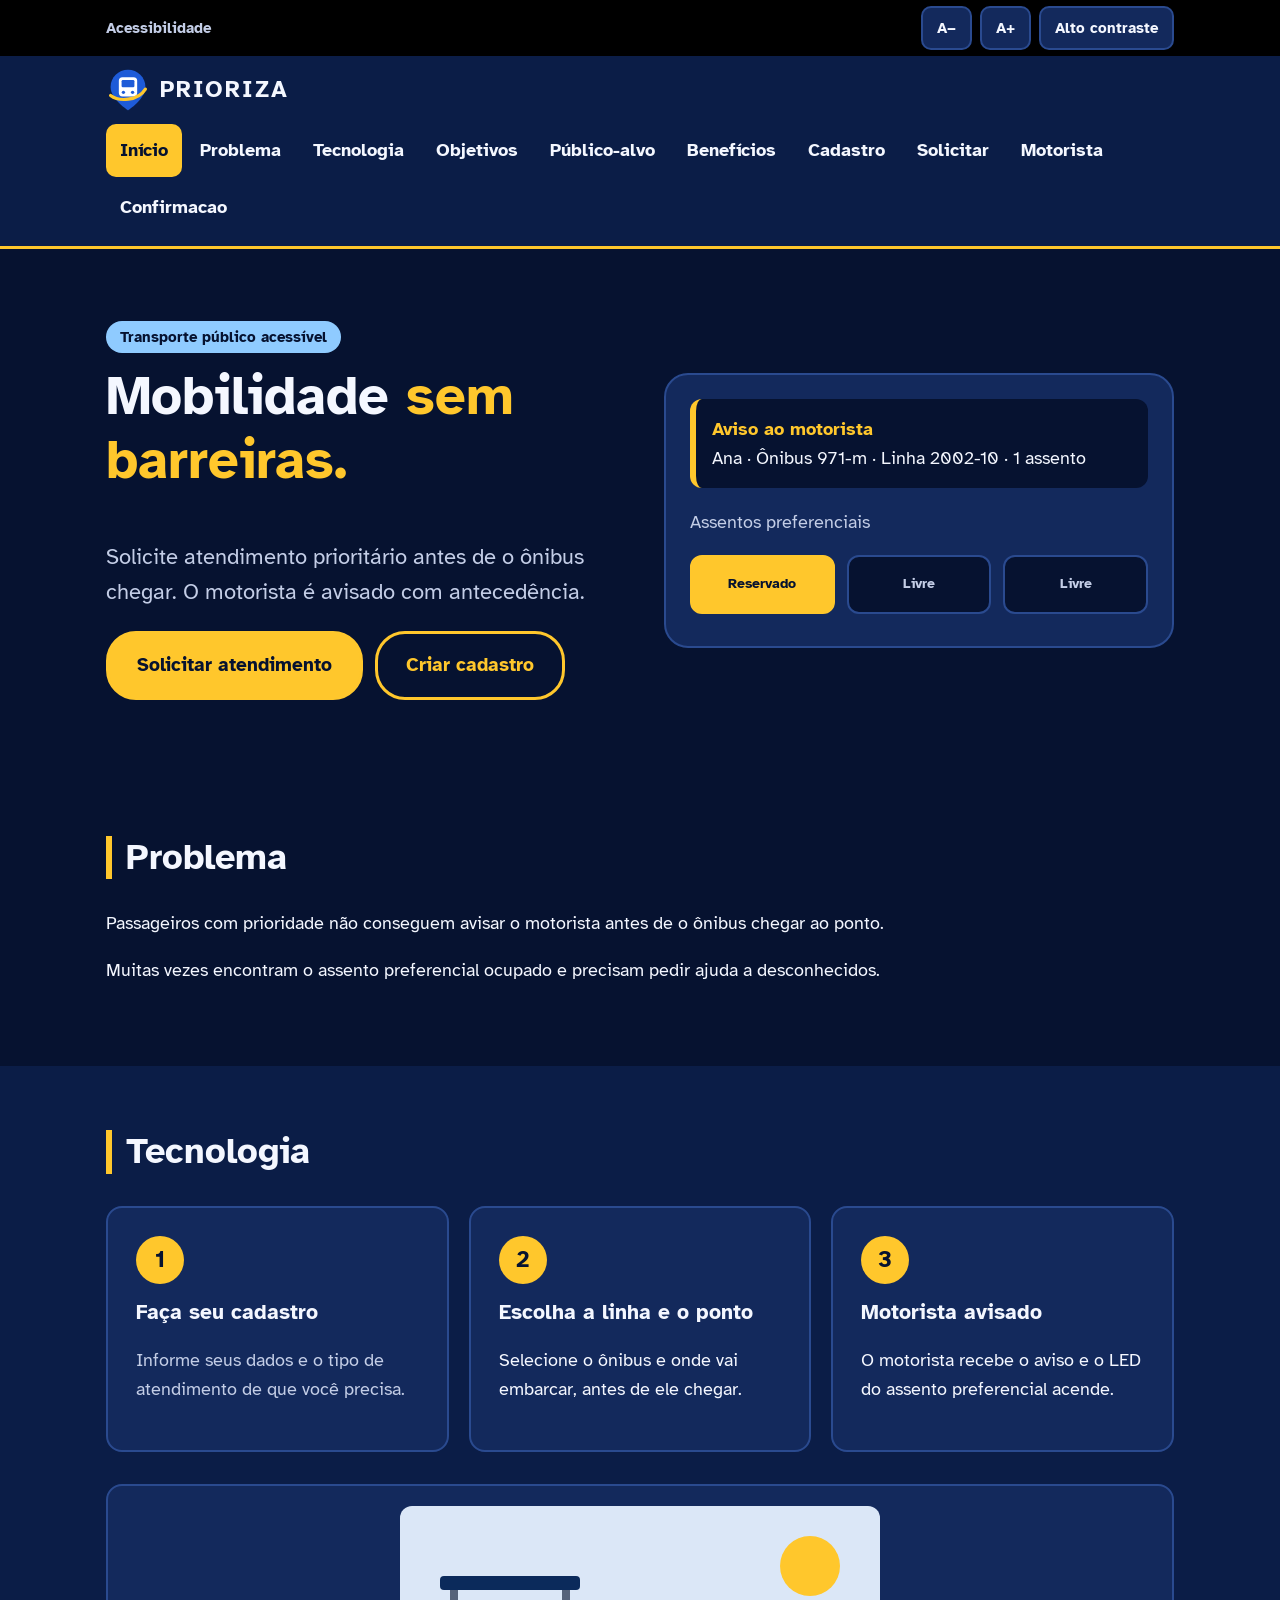
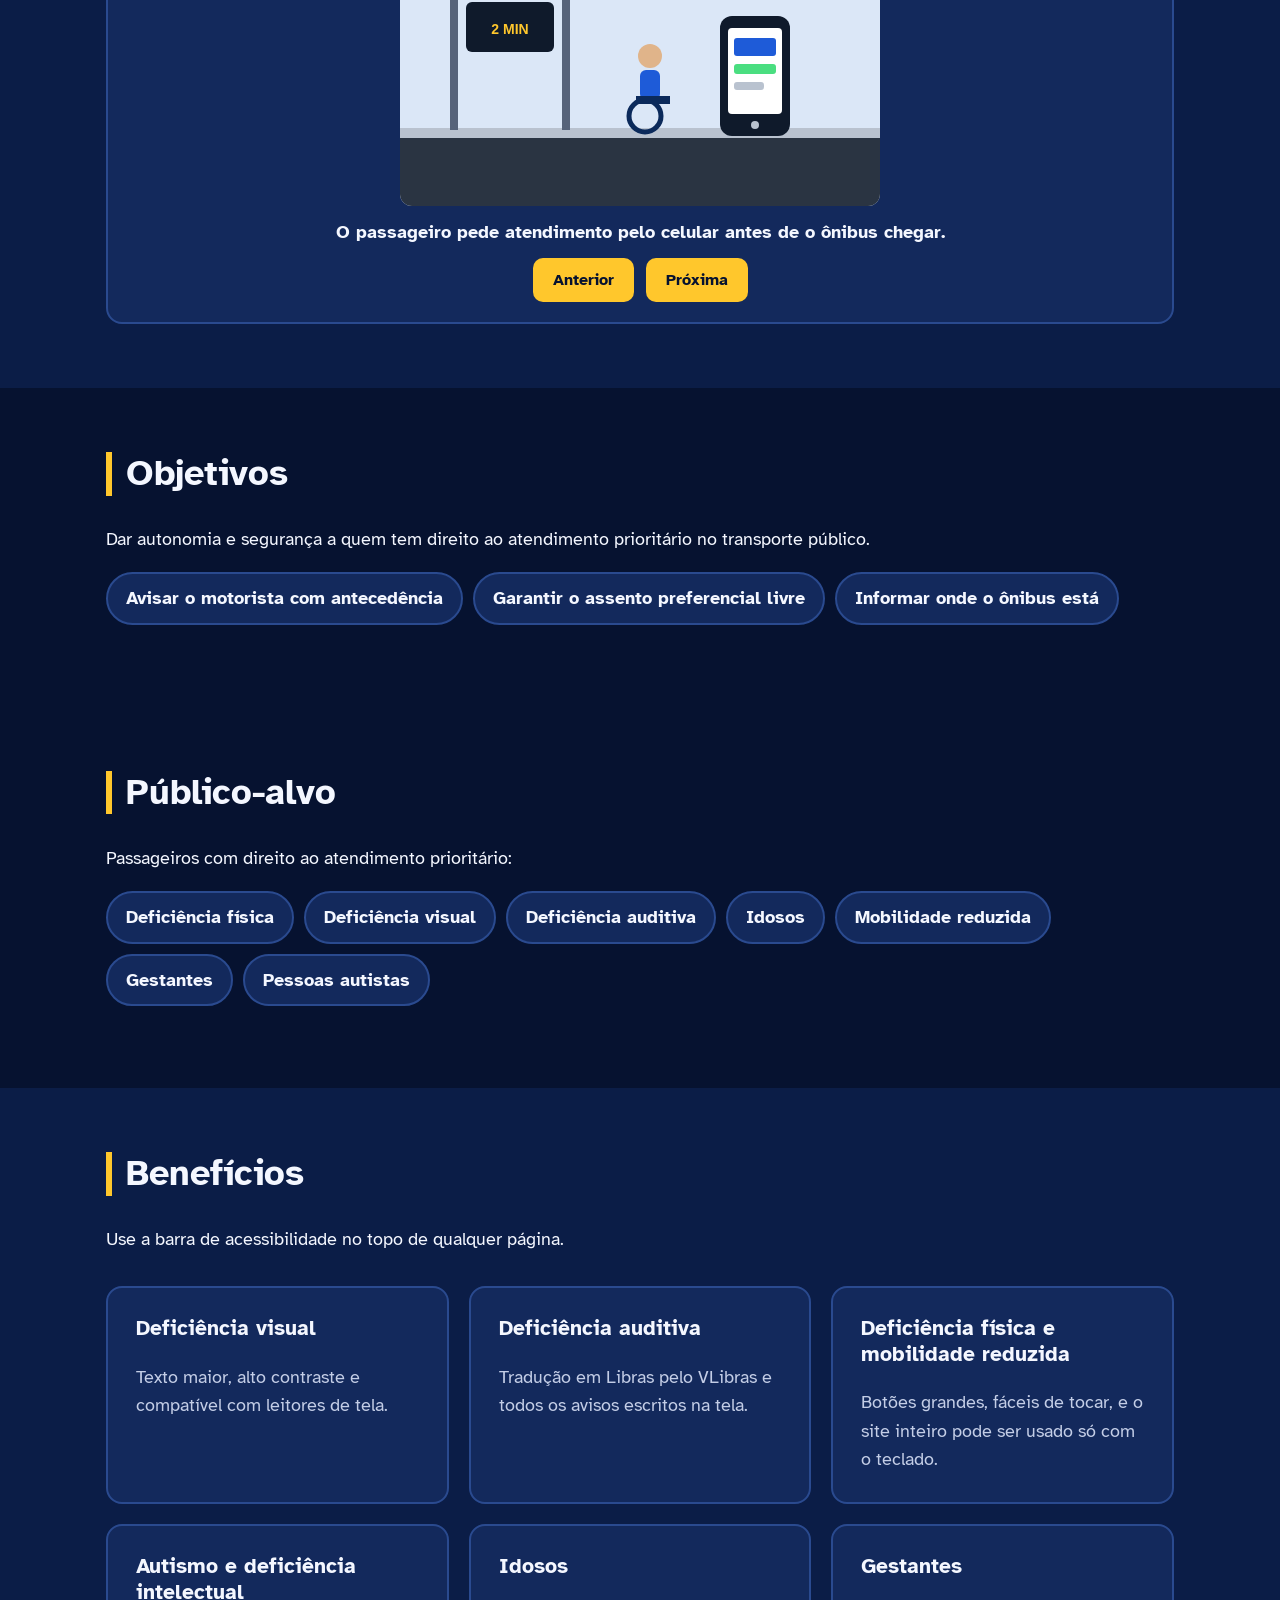
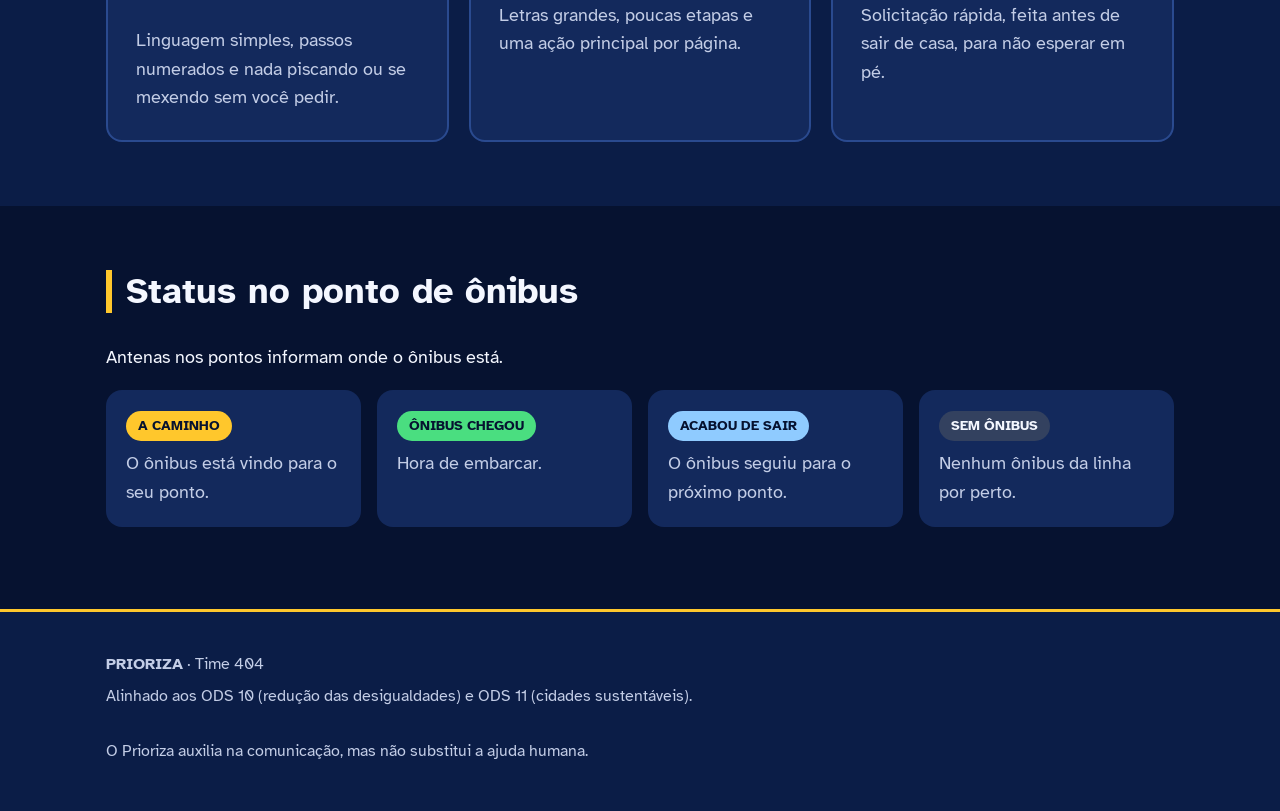
==== commit 02822e37: "feat: add basic slideshow with 3 images" ====
--- a/index.html
+++ b/index.html
@@ -101,6 +101,16 @@
                         <p>O motorista recebe o aviso e o LED do assento preferencial acende.</p>
                     </li>
                 </ol>
+                <div class="slideshow">
+                    <img id="foto" src="src/assets/img/slide1.svg"
+                        alt="O passageiro pede atendimento pelo celular antes de o ônibus chegar.">
+                    <span id="legenda" class="legenda" aria-live="polite">O passageiro pede atendimento pelo
+                        celular antes de o ônibus chegar.</span>
+                    <div class="botoes">
+                        <button type="button" onclick="voltarFoto()">Anterior</button>
+                        <button type="button" onclick="proximaFoto()">Próxima</button>
+                    </div>
+                </div>
             </div>
         </section>
         <section class="section" id="goals">
@@ -204,6 +214,7 @@
     <script src="src/js/prioriza.js"></script>
     <script src="src/js/interface.js"></script>
     <script src="src/js/accessibility.js"></script>
+    <script src="src/js/slideshow.js"></script>
     <script src="https://vlibras.gov.br/app/vlibras-plugin.js"></script>
 </body>
 
--- a/src/style/main.css
+++ b/src/style/main.css
@@ -767,4 +767,89 @@
 .contrast .card-text,
 .contrast .status-text {
     color: var(--cor-branco);
+}
+
+.slideshow {
+    display: flex;
+    flex-direction: column;
+    align-items: center;
+    gap: 12px;
+    margin-top: 32px;
+    padding: 20px;
+    background-color: var(--cor-card);
+    border: 2px solid var(--cor-borda);
+    border-radius: 16px;
+}
+
+.slideshow img {
+    width: 100%;
+    max-width: 480px;
+    border-radius: 12px;
+}
+
+.legenda {
+    font-weight: bold;
+    text-align: center;
+}
+
+.botoes {
+    display: flex;
+    gap: 12px;
+}
+
+.botoes button {
+    padding: 12px 20px;
+    font-family: inherit;
+    font-size: 16px;
+    font-weight: bold;
+    color: var(--cor-fundo);
+    background-color: var(--cor-destaque);
+    border: none;
+    border-radius: 10px;
+    cursor: pointer;
+}
+
+.contrast .slideshow {
+    background-color: var(--cor-preto);
+    border-color: var(--cor-branco);
+}
+
+.contrast .botoes button {
+    color: var(--cor-preto);
+    background-color: var(--cor-contraste);
+}
+
+@media (max-width: 768px) {
+    .header nav {
+        width: 100%;
+        min-width: 0;
+    }
+
+    .menu {
+        flex-wrap: nowrap;
+        overflow-x: auto;
+    }
+
+    .menu a {
+        white-space: nowrap;
+    }
+
+    .intro h1 {
+        font-size: 36px;
+    }
+
+    .title,
+    .page h1 {
+        font-size: 28px;
+    }
+
+    .button {
+        width: 100%;
+    }
+
+    .form-box,
+    .side-box {
+        min-width: 0;
+        padding: 20px;
+    }
 }
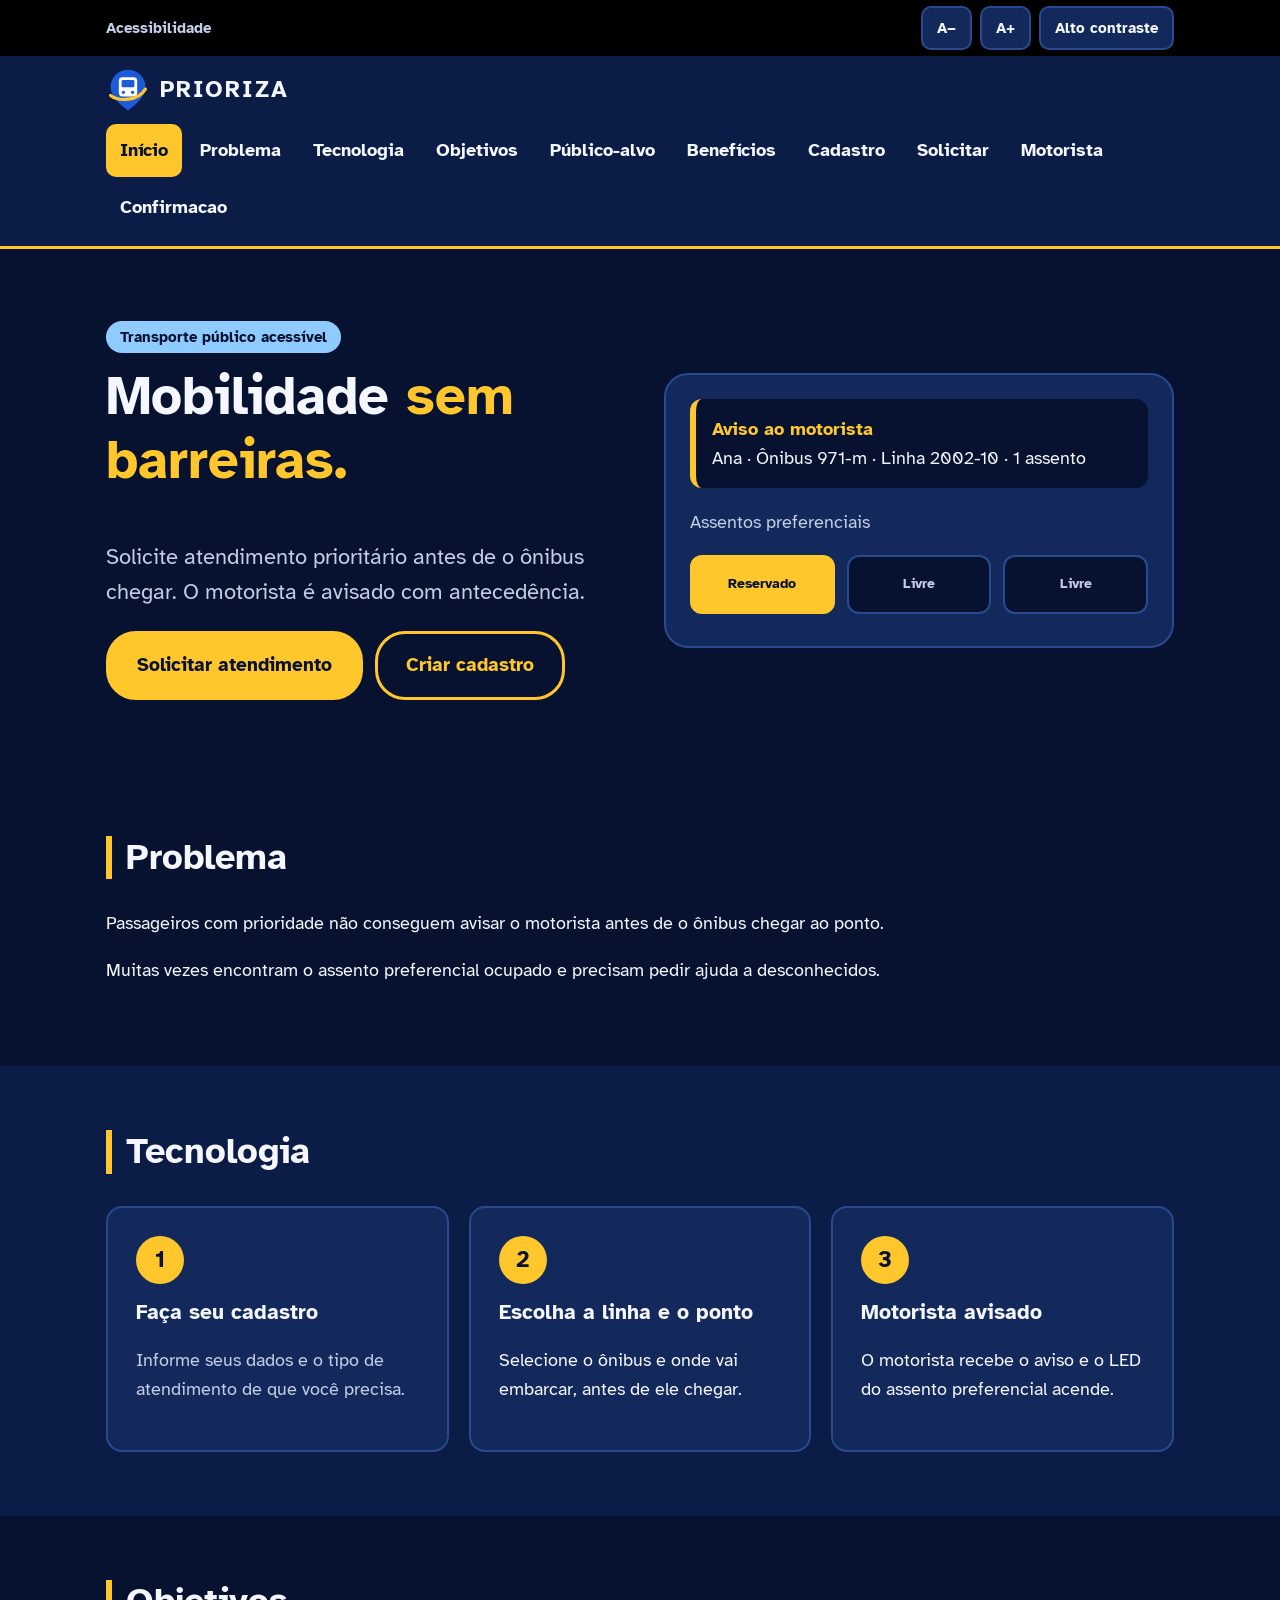
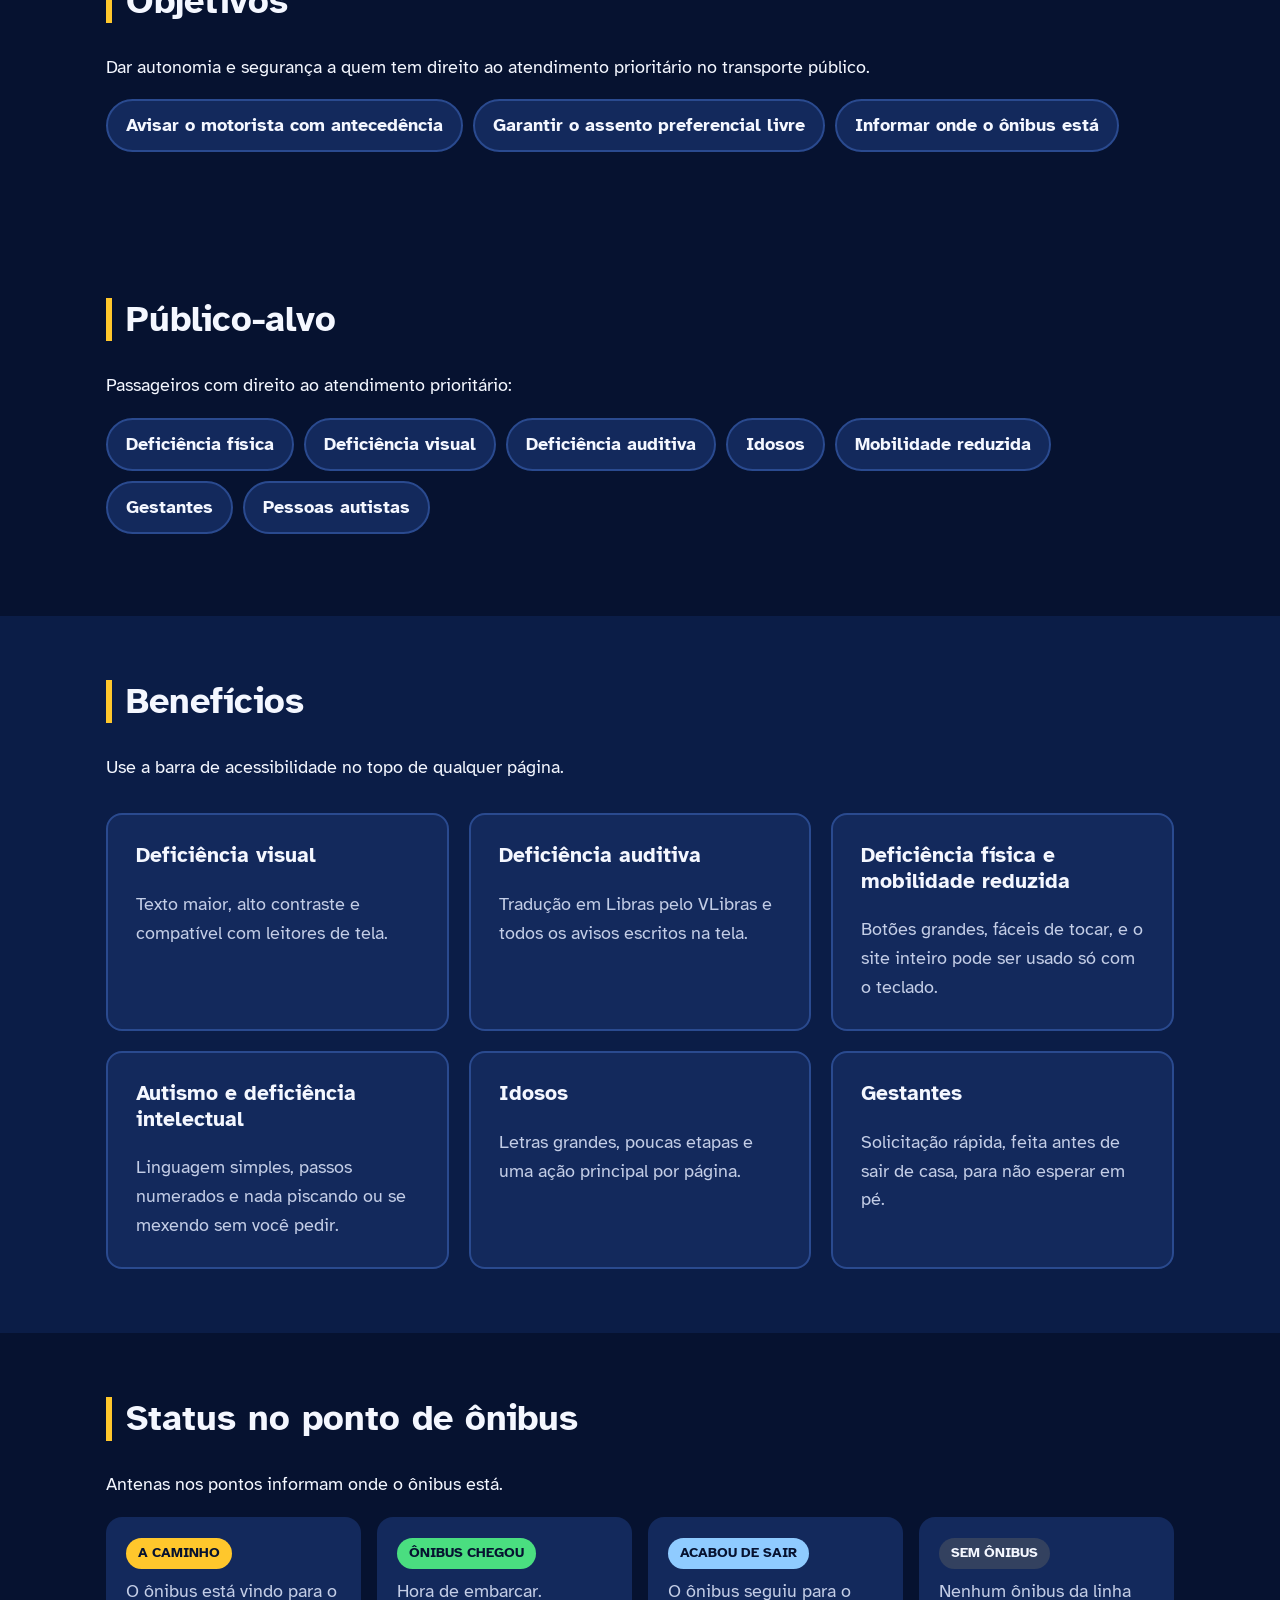
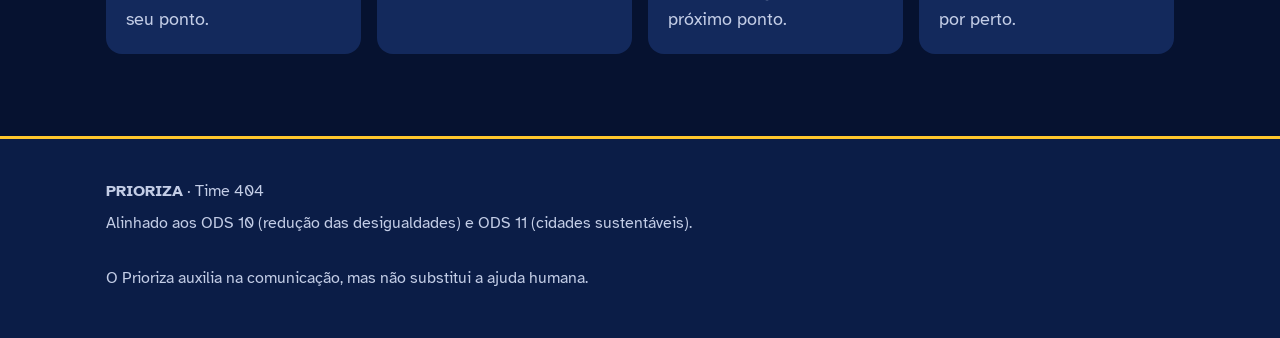
==== commit e3d03ff8: "comentario no index" ====
--- a/index.html
+++ b/index.html
@@ -13,6 +13,7 @@
 </head>
 
 <body>
+    <!--corpo-->
     <a class="skip-link" href="#content">Pular para o conteúdo</a>
     <div class="topbar">
         <div class="container">
@@ -101,16 +102,6 @@
                         <p>O motorista recebe o aviso e o LED do assento preferencial acende.</p>
                     </li>
                 </ol>
-                <div class="slideshow">
-                    <img id="foto" src="src/assets/img/slide1.svg"
-                        alt="O passageiro pede atendimento pelo celular antes de o ônibus chegar.">
-                    <span id="legenda" class="legenda" aria-live="polite">O passageiro pede atendimento pelo
-                        celular antes de o ônibus chegar.</span>
-                    <div class="botoes">
-                        <button type="button" onclick="voltarFoto()">Anterior</button>
-                        <button type="button" onclick="proximaFoto()">Próxima</button>
-                    </div>
-                </div>
             </div>
         </section>
         <section class="section" id="goals">
@@ -214,7 +205,6 @@
     <script src="src/js/prioriza.js"></script>
     <script src="src/js/interface.js"></script>
     <script src="src/js/accessibility.js"></script>
-    <script src="src/js/slideshow.js"></script>
     <script src="https://vlibras.gov.br/app/vlibras-plugin.js"></script>
 </body>
 
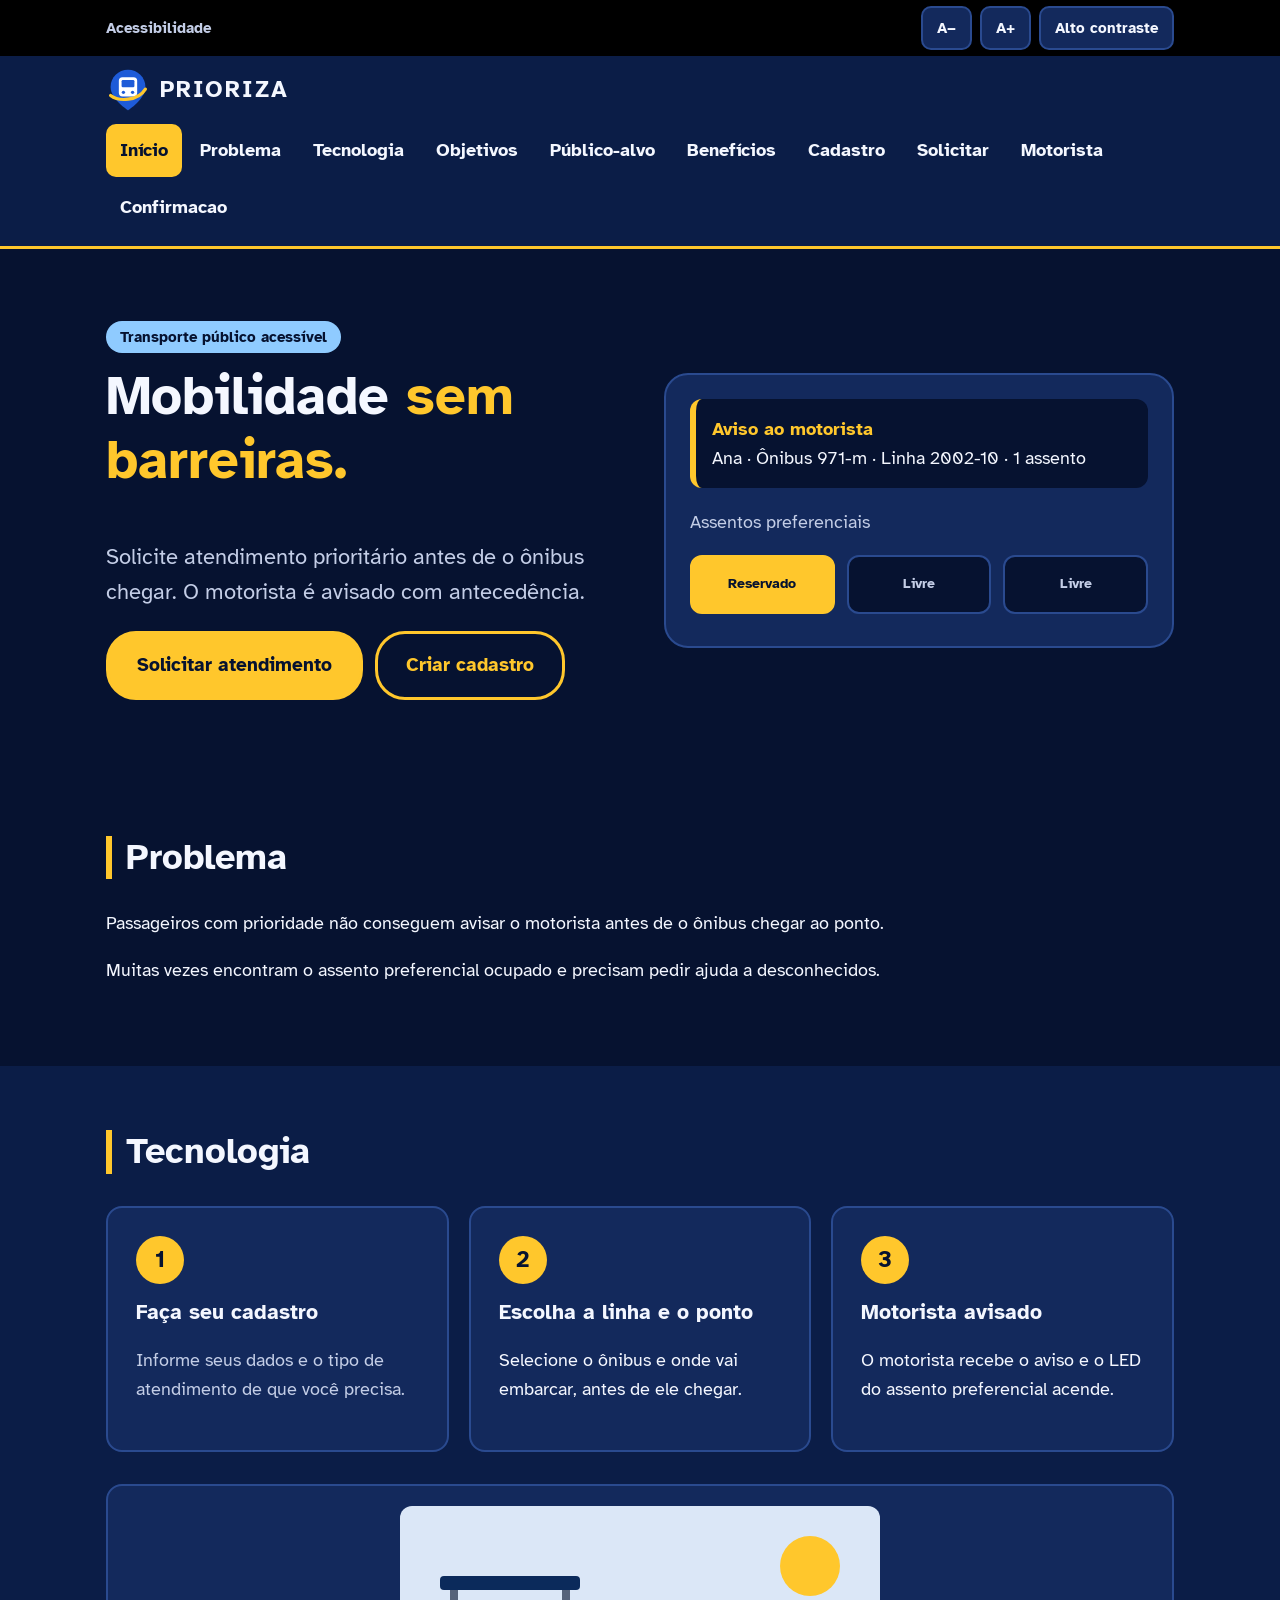
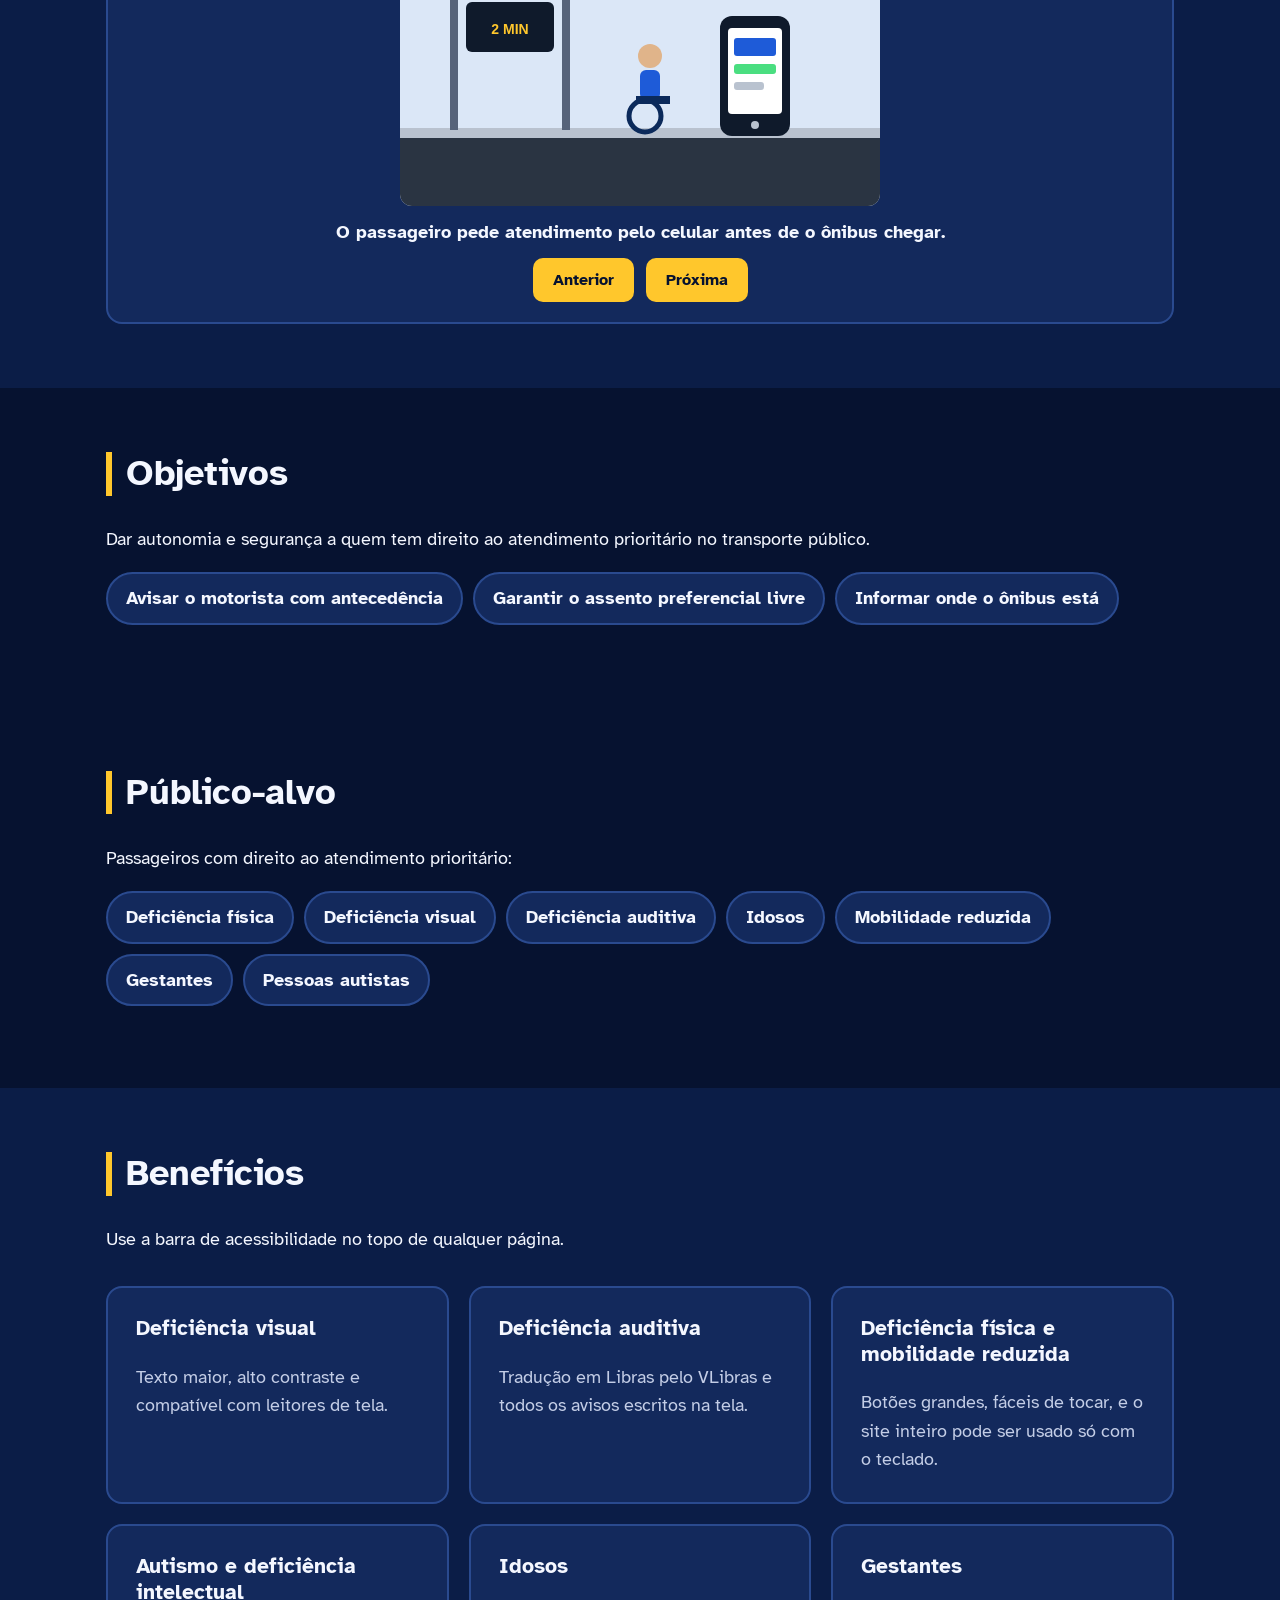
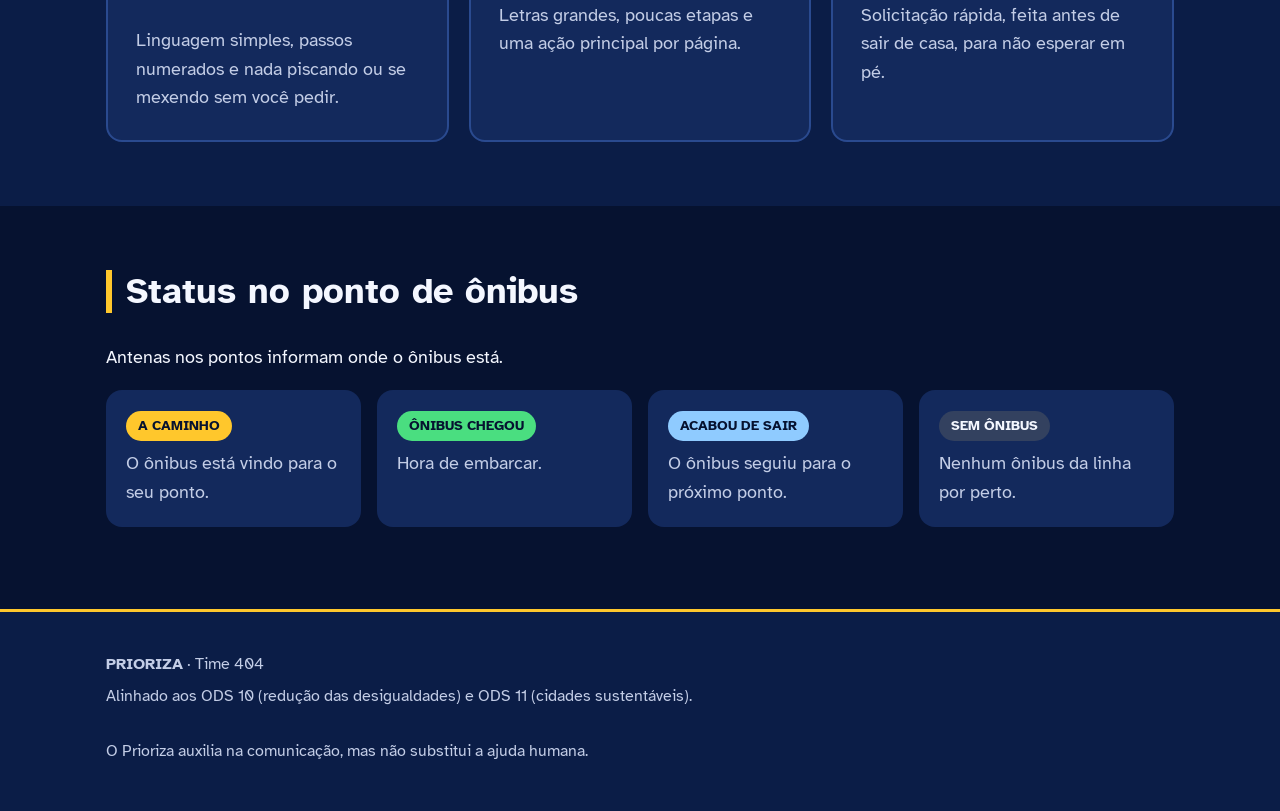
==== commit 3e878ed8: "comentario no cabeçalho" ====
--- a/index.html
+++ b/index.html
@@ -102,6 +102,16 @@
                         <p>O motorista recebe o aviso e o LED do assento preferencial acende.</p>
                     </li>
                 </ol>
+                <div class="slideshow">
+                    <img id="foto" src="src/assets/img/slide1.svg"
+                        alt="O passageiro pede atendimento pelo celular antes de o ônibus chegar.">
+                    <span id="legenda" class="legenda" aria-live="polite">O passageiro pede atendimento pelo
+                        celular antes de o ônibus chegar.</span>
+                    <div class="botoes">
+                        <button type="button" onclick="voltarFoto()">Anterior</button>
+                        <button type="button" onclick="proximaFoto()">Próxima</button>
+                    </div>
+                </div>
             </div>
         </section>
         <section class="section" id="goals">
@@ -205,6 +215,7 @@
     <script src="src/js/prioriza.js"></script>
     <script src="src/js/interface.js"></script>
     <script src="src/js/accessibility.js"></script>
+    <script src="src/js/slideshow.js"></script>
     <script src="https://vlibras.gov.br/app/vlibras-plugin.js"></script>
 </body>
 
